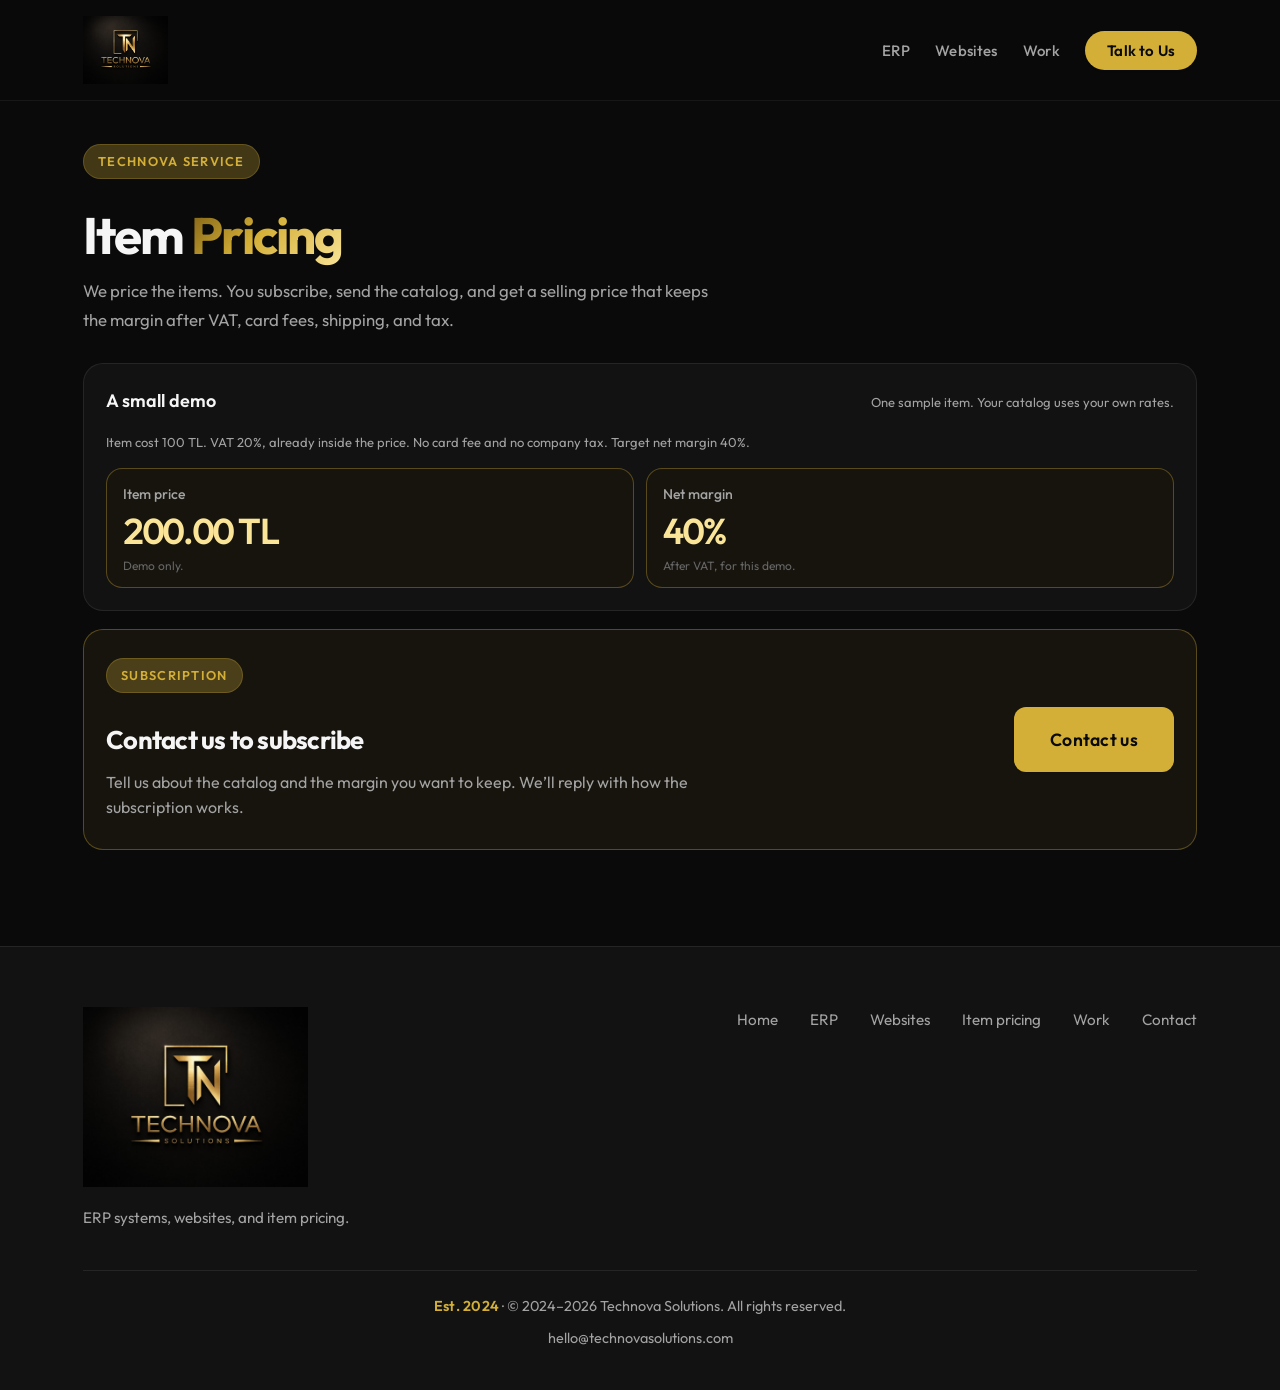
==== profit-calculator/index.html @ d05f8298 "test" ====
<!DOCTYPE html>
<html lang="en">
<head>
    <meta charset="UTF-8">
    <meta name="viewport" content="width=device-width, initial-scale=1.0">
    <meta name="description" content="Item pricing is a Technova subscription. See a short demo, then contact us to subscribe.">
    <meta name="theme-color" content="#0a0a0a">
    <link rel="canonical" href="https://technovasolutions.com/profit-calculator/">
    <link rel="icon" href="../favicon.svg" type="image/svg+xml">
    <link rel="apple-touch-icon" href="../favicon.svg">
    <title>Item Pricing | Technova Solutions</title>
    <meta property="og:type" content="website">
    <meta property="og:url" content="https://technovasolutions.com/profit-calculator/">
    <meta property="og:title" content="Item Pricing | Technova Solutions">
    <meta property="og:description" content="A Technova subscription. See a short demo, then contact us to subscribe.">
    <meta property="og:site_name" content="Technova Solutions">
    <meta name="twitter:card" content="summary">
    <meta name="twitter:title" content="Item Pricing | Technova Solutions">
    <meta name="twitter:description" content="A Technova subscription. See a short demo, then contact us to subscribe.">
    <link rel="preconnect" href="https://fonts.googleapis.com">
    <link rel="preconnect" href="https://fonts.gstatic.com" crossorigin>
    <link href="https://fonts.googleapis.com/css2?family=Outfit:wght@300;400;500;600;700;800&family=JetBrains+Mono:wght@400;500&display=swap" rel="stylesheet">
    <link rel="stylesheet" href="../styles.css">
    <link rel="stylesheet" href="styles.css">
</head>
<body>
    <a class="skip-link" href="#main-content">Skip to content</a>
    <nav class="navbar" aria-label="Primary">
        <div class="nav-container">
            <a href="../index.html" class="logo logo--nav" aria-label="Technova Solutions — home">
                <img src="../logo.png" alt="" class="logo-img" width="440" height="132" decoding="async" fetchpriority="high">
            </a>
            <ul id="site-nav" class="nav-links">
                <li><a href="../manufacturing-erp.html">ERP</a></li>
                <li><a href="../index.html#websites">Websites</a></li>
                <li><a href="../index.html#work">Work</a></li>
                <li><a href="../index.html#contact" class="nav-cta">Talk to Us</a></li>
            </ul>
            <button type="button" class="mobile-toggle" aria-label="Open menu" aria-expanded="false" aria-controls="site-nav">
                <span></span>
                <span></span>
                <span></span>
            </button>
        </div>
    </nav>

    <main id="main-content" class="calc-main">
        <div class="container calc-wrap">
            <header class="calc-intro">
                <span class="section-tag">Technova service</span>
                <h1>Item <span class="gradient-text">Pricing</span></h1>
                <p>We price the items. You subscribe, send the catalog, and get a selling price that keeps the margin after VAT, card fees, shipping, and tax.</p>
            </header>

            <section class="panel example" aria-labelledby="example-title">
                <div class="panel-head">
                    <div>
                        <h2 id="example-title">A small demo</h2>
                    </div>
                    <p>One sample item. Your catalog uses your own rates.</p>
                </div>
                <p class="footnote">Item cost 100 TL. VAT 20%, already inside the price. No card fee and no company tax. Target net margin 40%.</p>
                <div class="answer">
                    <div class="answer-cell">
                        <h3>Item price</h3>
                        <p class="figure">200.00 TL</p>
                        <p>Demo only.</p>
                    </div>
                    <div class="answer-cell">
                        <h3>Net margin</h3>
                        <p class="figure">40%</p>
                        <p>After VAT, for this demo.</p>
                    </div>
                </div>
            </section>

            <section class="service-ask" aria-labelledby="subscribe-title">
                <div>
                    <span class="section-tag">Subscription</span>
                    <h2 id="subscribe-title">Contact us to subscribe</h2>
                    <p>Tell us about the catalog and the margin you want to keep. We’ll reply with how the subscription works.</p>
                </div>
                <a class="btn btn-primary btn-large" href="../index.html#contact" data-prefill="pricing" data-offer="margin-pricing">Contact us</a>
            </section>
        </div>
    </main>

    <footer class="footer">
        <div class="container">
            <div class="footer-content">
                <div class="footer-brand">
                    <a href="../index.html" class="logo logo--footer" aria-label="Technova Solutions — home">
                        <img src="../logo.png" alt="" class="logo-img logo-img--footer" width="520" height="200" decoding="async">
                    </a>
                    <p>ERP systems, websites, and item pricing.</p>
                </div>
                <div class="footer-links">
                    <a href="../index.html">Home</a>
                    <a href="../manufacturing-erp.html">ERP</a>
                    <a href="../index.html#websites">Websites</a>
                    <a href="index.html" aria-current="page">Item pricing</a>
                    <a href="../index.html#work">Work</a>
                    <a href="../index.html#contact">Contact</a>
                </div>
            </div>
            <div class="footer-bottom">
                <p><span class="footer-est">Est. 2024</span> · © 2024–2026 Technova Solutions. All rights reserved.</p>
                <p class="footer-legal"><a href="mailto:hello@technovasolutions.com">hello@technovasolutions.com</a></p>
            </div>
        </div>
    </footer>

    <script src="../script.js"></script>
</body>
</html>
---- styles.css ----
/* ========================================
   TECHNOVA SOLUTIONS - Web Design Agency
   Fast, Secure, Fixed-Price Websites
   Brand palette — metallic gold on charcoal (logo)
   ======================================== */

/* CSS Variables */
:root {
    --color-bg: #0a0a0a;
    --color-bg-elevated: #121212;
    --color-bg-card: #181818;
    --color-bg-hover: #1f1f1f;
    
    --color-text: #f5f5f5;
    --color-text-muted: #a3a3a3;
    --color-text-dim: #666666;
    
    --color-primary: #d4af37;
    --color-primary-light: #f9e498;
    --color-primary-dark: #7a5c12;
    --color-primary-glow: rgba(212, 175, 55, 0.28);
    
    --color-accent: #c5a028;
    --color-success: #22c55e;
    --color-danger: #ef4444;
    
    --color-border: rgba(255, 255, 255, 0.08);
    --color-border-light: rgba(212, 175, 55, 0.35);
    
    /* Typography */
    --font-primary: 'Outfit', -apple-system, BlinkMacSystemFont, sans-serif;
    --font-mono: 'JetBrains Mono', 'Fira Code', monospace;
    
    /* Spacing — fluid on large displays */
    --section-padding: clamp(72px, 8vw, 120px);
    --container-max: min(1120px, calc(100vw - 48px));
    --container-pad-x: clamp(20px, 4vw, 48px);
    --radius-sm: 8px;
    --radius-md: 12px;
    --radius-lg: 16px;
    --ease-out: cubic-bezier(0.22, 1, 0.36, 1);
    
    /* Transitions */
    --transition-fast: 0.15s ease;
    --transition-base: 0.3s ease;
    --transition-slow: 0.5s ease;
    
    /* Shadows */
    --shadow-sm: 0 2px 8px rgba(0, 0, 0, 0.3);
    --shadow-md: 0 8px 32px rgba(0, 0, 0, 0.4);
    --shadow-lg: 0 16px 48px rgba(0, 0, 0, 0.5);
    --shadow-glow: 0 0 40px var(--color-primary-glow);
}

/* Reset & Base */
*, *::before, *::after {
    box-sizing: border-box;
    margin: 0;
    padding: 0;
}

html {
    scroll-behavior: smooth;
    font-size: 16px;
}

@media (prefers-reduced-motion: reduce) {
    html {
        scroll-behavior: auto;
    }
}

body {
    font-family: var(--font-primary);
    background-color: var(--color-bg);
    color: var(--color-text);
    line-height: 1.65;
    -webkit-font-smoothing: antialiased;
    -moz-osx-font-smoothing: grayscale;
    overflow-x: hidden;
    text-rendering: optimizeLegibility;
}

::selection {
    background: rgba(212, 175, 55, 0.22);
    color: var(--color-text);
}

.skip-link {
    position: absolute;
    top: -100px;
    left: 16px;
    z-index: 10000;
    padding: 12px 20px;
    background: var(--color-primary);
    color: var(--color-bg) !important;
    font-weight: 600;
    font-size: 0.9rem;
    border-radius: var(--radius-sm);
    transition: top var(--transition-fast);
}

.skip-link:focus {
    top: 16px;
    outline: none;
}

:focus-visible {
    outline: 2px solid var(--color-primary);
    outline-offset: 3px;
}

button:focus-visible {
    outline-offset: 2px;
}

a {
    color: inherit;
    text-decoration: none;
}

ul, ol {
    list-style: none;
}

/* Container */
.container {
    max-width: var(--container-max);
    margin: 0 auto;
    padding: 0 var(--container-pad-x);
}

@media (min-width: 1280px) {
    :root {
        --container-max: min(1320px, calc(100vw - 64px));
        --container-pad-x: clamp(28px, 4vw, 56px);
    }

    .section-header {
        max-width: 720px;
        margin-bottom: 68px;
    }
}

@media (min-width: 1536px) {
    :root {
        --container-max: min(1460px, calc(100vw - 88px));
        --section-padding: clamp(88px, 9vw, 140px);
    }

    html {
        font-size: 17px;
    }

    .grid-overlay {
        background-size: 96px 96px;
    }

    .orb-1 {
        width: 620px;
        height: 620px;
    }

    .orb-2 {
        width: 480px;
        height: 480px;
    }

    .section-header {
        max-width: 800px;
        margin-bottom: 76px;
    }

    .section-title {
        font-size: clamp(1.85rem, 3.2vw, 2.75rem);
    }

    .section-desc {
        font-size: 1.15rem;
    }

    .hero {
        gap: clamp(52px, 5vw, 112px);
    }

    .hero-title {
        font-size: clamp(2.65rem, 3.2vw + 1rem, 4.75rem);
    }

    .hero-subtitle {
        font-size: clamp(1.08rem, 0.9vw + 0.95rem, 1.35rem);
        max-width: min(42rem, 100%);
    }

    .services-grid {
        gap: 28px;
        grid-template-columns: repeat(auto-fit, minmax(300px, 1fr));
    }

    .features-grid,
    .pricing-grid {
        gap: 28px;
    }
}

@media (min-width: 1920px) {
    :root {
        --container-max: min(1640px, calc(100vw - 112px));
    }

    html {
        font-size: 18px;
    }

    .section-header {
        max-width: 880px;
    }

    .section-title {
        font-size: clamp(1.9rem, 2.6vw, 2.95rem);
    }

    .section-desc {
        font-size: 1.2rem;
    }

    .hero-title {
        font-size: clamp(2.85rem, 2.6vw + 1.35rem, 5.15rem);
    }

    .hero-subtitle {
        max-width: min(44rem, 100%);
    }
}

@media (min-width: 2560px) {
    :root {
        --container-max: min(1780px, calc(100vw - 128px));
    }
}

/* ========================================
   NAVIGATION
   ======================================== */
.navbar {
    position: fixed;
    top: 0;
    left: 0;
    right: 0;
    z-index: 1000;
    padding: 16px 0;
    background: rgba(10, 10, 10, 0.78);
    backdrop-filter: blur(16px) saturate(160%);
    -webkit-backdrop-filter: blur(16px) saturate(160%);
    border-bottom: 1px solid rgba(255, 255, 255, 0.06);
}

.nav-container {
    max-width: var(--container-max);
    margin: 0 auto;
    padding: 0 var(--container-pad-x);
    display: grid;
    grid-template-columns: minmax(0, min(288px, 34vw)) minmax(0, 1fr);
    align-items: center;
    column-gap: clamp(16px, 2.5vw, 28px);
    position: relative;
}

.logo {
    display: inline-flex;
    align-items: center;
    justify-content: flex-start;
    line-height: 0;
    min-width: 0;
    max-width: 100%;
}

/* Logo image — flat on the bar, no border / plate / shadow frame */
.logo--nav {
    padding: 0;
    background: transparent;
    border: none;
    border-radius: 0;
    transition: opacity var(--transition-fast);
    grid-column: 1;
    grid-row: 1;
}

.logo--nav:hover {
    opacity: 0.9;
}

.logo--nav:focus-visible {
    outline: 2px solid var(--color-primary);
    outline-offset: 3px;
}

.navbar .logo-img {
    display: block;
    height: auto;
    width: auto;
    max-height: 58px;
    max-width: 100%;
    object-fit: contain;
    object-position: left center;
}

.footer-brand .logo--footer {
    padding: 0;
    margin-bottom: 18px;
    background: transparent;
    border: none;
    box-shadow: none;
}

.footer-brand .logo--footer:hover {
    opacity: 0.9;
}

.footer-brand .logo--footer:focus-visible {
    outline: 2px solid var(--color-primary);
    outline-offset: 3px;
}

.footer-brand .logo-img--footer {
    display: block;
    height: 180px;
    width: auto;
    max-width: min(520px, 96vw);
    object-fit: contain;
    object-position: center;
}

.nav-links {
    display: flex;
    align-items: center;
    justify-content: flex-end;
    gap: clamp(14px, 2vw, 26px);
    flex-wrap: nowrap;
    grid-column: 2;
    grid-row: 1;
    justify-self: end;
    margin: 0;
    min-width: 0;
}

.nav-links a {
    font-size: 0.9375rem;
    font-weight: 500;
    letter-spacing: 0.01em;
    color: var(--color-text-muted);
    transition: color var(--transition-fast), opacity var(--transition-fast);
    white-space: nowrap;
}

.nav-links a:not(.nav-cta):hover,
.nav-links a[aria-current="page"] {
    color: var(--color-primary);
}

.nav-cta {
    padding: 10px 22px !important;
    background: var(--color-primary);
    color: var(--color-bg) !important;
    border-radius: 999px;
    font-weight: 600 !important;
    letter-spacing: 0.02em;
    transition: background var(--transition-fast), transform var(--transition-fast), box-shadow var(--transition-fast) !important;
    box-shadow: 0 1px 2px rgba(0, 0, 0, 0.12);
}

.nav-cta:hover {
    background: var(--color-primary-light) !important;
    transform: translateY(-1px);
    box-shadow: 0 4px 14px rgba(212, 175, 55, 0.2);
}

.mobile-toggle {
    display: none;
    flex-direction: column;
    justify-content: center;
    gap: 5px;
    padding: 10px;
    margin-right: -6px;
    grid-column: 2;
    grid-row: 1;
    justify-self: end;
    z-index: 1001;
    background: transparent;
    border: none;
    cursor: pointer;
    color: inherit;
    -webkit-tap-highlight-color: transparent;
}

.mobile-toggle span {
    display: block;
    width: 24px;
    height: 2px;
    background: var(--color-text);
    border-radius: 2px;
    transition: transform 0.25s ease, opacity 0.2s ease;
}

.mobile-toggle.active span:nth-child(1) {
    transform: translateY(7px) rotate(45deg);
}

.mobile-toggle.active span:nth-child(2) {
    opacity: 0;
}

.mobile-toggle.active span:nth-child(3) {
    transform: translateY(-7px) rotate(-45deg);
}

/* ========================================
   BUTTONS
   ======================================== */
.btn {
    display: inline-flex;
    align-items: center;
    justify-content: center;
    gap: 10px;
    padding: 14px 28px;
    font-size: 1rem;
    font-weight: 600;
    letter-spacing: 0.015em;
    border-radius: var(--radius-md);
    transition:
        background var(--transition-base) var(--ease-out),
        color var(--transition-base) var(--ease-out),
        border-color var(--transition-base) var(--ease-out),
        transform 0.25s var(--ease-out),
        box-shadow 0.25s var(--ease-out);
    cursor: pointer;
    border: none;
}

.btn-primary {
    background: var(--color-primary);
    color: var(--color-bg);
    box-shadow: 0 1px 2px rgba(0, 0, 0, 0.15);
}

.btn-primary:hover {
    background: var(--color-primary-light);
    color: var(--color-bg);
    transform: translateY(-1px);
    box-shadow: 0 8px 24px rgba(212, 175, 55, 0.18);
}

.btn-secondary {
    background: transparent;
    color: var(--color-text);
    border: 1px solid rgba(255, 255, 255, 0.14);
}

.btn-secondary:hover {
    background: rgba(255, 255, 255, 0.04);
    border-color: rgba(212, 175, 55, 0.45);
    color: var(--color-text);
}

.btn-large {
    padding: 18px 36px;
    font-size: 1.1rem;
}

.btn-full {
    width: 100%;
}

/* ========================================
   HERO SECTION
   ======================================== */
.hero {
    min-height: auto;
    display: grid;
    grid-template-columns: minmax(0, 1fr) minmax(0, 1fr);
    align-items: center;
    gap: clamp(40px, 5vw, 96px);
    padding: clamp(150px, 18vh, 200px) var(--container-pad-x) clamp(64px, 8vw, 100px);
    max-width: var(--container-max);
    margin: 0 auto;
    position: relative;
}

.hero-bg {
    position: fixed;
    top: 0;
    left: 0;
    right: 0;
    bottom: 0;
    z-index: -1;
    overflow: hidden;
}

.grid-overlay {
    position: absolute;
    inset: 0;
    background-image: 
        linear-gradient(rgba(212, 175, 55, 0.03) 1px, transparent 1px),
        linear-gradient(90deg, rgba(212, 175, 55, 0.03) 1px, transparent 1px);
    background-size: 80px 80px;
    mask-image: radial-gradient(ellipse 60% 60% at 50% 30%, black 40%, transparent 100%);
}

.gradient-orb {
    position: absolute;
    border-radius: 50%;
    filter: blur(120px);
}

.orb-1 {
    width: 500px;
    height: 500px;
    background: var(--color-primary);
    top: -150px;
    right: -100px;
    opacity: 0.12;
}

.orb-2 {
    width: 400px;
    height: 400px;
    background: var(--color-accent);
    bottom: 10%;
    left: -150px;
    opacity: 0.08;
}

.hero-content {
    z-index: 1;
}

.hero-badge {
    display: inline-flex;
    align-items: center;
    gap: 10px;
    padding: 8px 16px;
    background: rgba(212, 175, 55, 0.07);
    border: 1px solid rgba(212, 175, 55, 0.18);
    border-radius: 999px;
    font-size: 0.8125rem;
    font-weight: 500;
    letter-spacing: 0.02em;
    color: rgba(249, 228, 152, 0.92);
    margin-bottom: 28px;
    animation: fadeInUp 0.6s ease;
}

.badge-dot {
    width: 7px;
    height: 7px;
    background: var(--color-primary);
    border-radius: 50%;
    box-shadow: 0 0 0 3px rgba(212, 175, 55, 0.2);
    animation: pulse 2.5s ease-in-out infinite;
}

@media (prefers-reduced-motion: reduce) {
    .badge-dot {
        animation: none;
    }

    .hero-badge,
    .hero-title,
    .hero-subtitle,
    .hero-actions,
    .hero-stats {
        animation: none !important;
    }
}

@keyframes pulse {
    0%, 100% { opacity: 1; transform: scale(1); }
    50% { opacity: 0.72; transform: scale(0.94); }
}

.hero-title {
    font-size: clamp(2.5rem, 4.2vw + 0.75rem, 4.35rem);
    font-weight: 700;
    line-height: 1.08;
    letter-spacing: -0.035em;
    margin-bottom: clamp(1rem, 2vw, 1.5rem);
    animation: fadeInUp 0.6s ease 0.1s both;
}

.gradient-text {
    background: linear-gradient(135deg, var(--color-primary-dark) 0%, var(--color-primary) 45%, var(--color-primary-light) 100%);
    -webkit-background-clip: text;
    -webkit-text-fill-color: transparent;
    background-clip: text;
}

.hero-subtitle {
    font-size: clamp(1.05rem, 1.2vw + 0.85rem, 1.25rem);
    color: rgba(163, 163, 163, 0.76);
    max-width: min(38rem, 100%);
    margin-bottom: 0;
    line-height: 1.72;
    letter-spacing: 0.005em;
    animation: fadeInUp 0.6s ease 0.2s both;
}

.hero-paths {
    display: flex;
    flex-direction: column;
    gap: 12px;
    z-index: 1;
    text-align: left;
}

.hero-path {
    display: flex;
    flex-direction: column;
    gap: 4px;
    padding: 18px 20px;
    background: rgba(23, 20, 14, 0.85);
    border: 1px solid var(--color-border);
    border-radius: 16px;
    text-decoration: none;
    color: inherit;
    transition: border-color var(--transition-base) var(--ease-out);
}

.hero-path strong {
    font-size: 1.15rem;
    font-weight: 600;
}

.hero-path span {
    color: var(--color-text-muted);
    font-size: 0.95rem;
    line-height: 1.45;
}

.hero-path:hover {
    border-color: rgba(212, 175, 55, 0.55);
}

.hero-path:focus-visible {
    outline: 2px solid var(--color-primary);
    outline-offset: 3px;
}

#erp,
#websites,
#item-pricing,
#work,
#pricing,
#process,
#contact,
#services {
    scroll-margin-top: 120px;
}

.hero-actions {
    display: flex;
    gap: 16px;
    margin-bottom: 48px;
    animation: fadeInUp 0.6s ease 0.3s both;
}

.hero-stats {
    display: flex;
    gap: 48px;
    animation: fadeInUp 0.6s ease 0.4s both;
}

.stat {
    display: flex;
    flex-direction: column;
}

.stat-number {
    font-size: 1.75rem;
    font-weight: 700;
    color: var(--color-primary);
    font-family: var(--font-mono);
}

.stat-label {
    font-size: 0.85rem;
    color: var(--color-text-muted);
}

@keyframes fadeInUp {
    from {
        opacity: 0;
        transform: translateY(20px);
    }
    to {
        opacity: 1;
        transform: translateY(0);
    }
}

/* Browser Mockup */
.hero-visual {
    animation: fadeIn 1s ease 0.5s both;
    width: 100%;
    max-width: min(560px, 100%);
    justify-self: end;
}

@media (min-width: 1280px) {
    .hero-visual {
        max-width: min(620px, 100%);
    }
}

@media (min-width: 1536px) {
    .hero-visual {
        max-width: min(700px, 100%);
    }
}

@media (min-width: 1920px) {
    .hero-visual {
        max-width: min(760px, 100%);
    }
}

@media (min-width: 2560px) {
    .hero-visual {
        max-width: min(820px, 100%);
    }
}

@keyframes fadeIn {
    from { opacity: 0; }
    to { opacity: 1; }
}

.browser-mockup {
    background: var(--color-bg-card);
    border-radius: var(--radius-lg);
    border: 1px solid rgba(255, 255, 255, 0.07);
    overflow: hidden;
    box-shadow:
        0 24px 64px rgba(0, 0, 0, 0.45),
        0 0 0 1px rgba(255, 255, 255, 0.03) inset;
}

.browser-header {
    display: flex;
    align-items: center;
    gap: 16px;
    padding: 14px 18px;
    background: var(--color-bg-elevated);
    border-bottom: 1px solid var(--color-border);
}

.browser-dots {
    display: flex;
    gap: 6px;
}

.browser-dots span {
    width: 12px;
    height: 12px;
    border-radius: 50%;
    background: var(--color-bg-hover);
}

.browser-dots span:first-child { background: #ff5f57; }
.browser-dots span:nth-child(2) { background: #febc2e; }
.browser-dots span:last-child { background: #28c840; }

.browser-url {
    flex: 1;
    display: flex;
    align-items: center;
    gap: 8px;
    padding: 8px 14px;
    background: var(--color-bg);
    border-radius: 6px;
    font-size: 0.85rem;
    color: var(--color-text-muted);
}

.url-lock {
    display: flex;
    align-items: center;
    color: var(--color-success);
    flex-shrink: 0;
    opacity: 0.9;
}

.url-lock svg {
    display: block;
}

.browser-content {
    padding: 32px;
    display: flex;
    flex-direction: column;
    align-items: center;
    gap: 24px;
}

.browser-content--erp {
    align-items: stretch;
    gap: 18px;
    padding: 24px;
}

.erp-mock-header {
    display: flex;
    align-items: center;
    justify-content: space-between;
    gap: 12px;
}

.erp-mock-title {
    font-size: 0.95rem;
    font-weight: 600;
    letter-spacing: -0.01em;
}

.erp-mock-chip {
    font-size: 0.7rem;
    font-weight: 600;
    letter-spacing: 0.04em;
    text-transform: uppercase;
    color: var(--color-primary);
    border: 1px solid rgba(212, 175, 55, 0.35);
    background: rgba(212, 175, 55, 0.08);
    padding: 4px 10px;
    border-radius: 6px;
    white-space: nowrap;
}

.erp-mock-modules {
    display: flex;
    flex-direction: column;
    gap: 8px;
    margin: 0;
    padding: 0;
    list-style: none;
}

.erp-mock-modules li {
    display: flex;
    align-items: center;
    justify-content: space-between;
    padding: 10px 14px;
    background: var(--color-bg-elevated);
    border: 1px solid var(--color-border);
    border-radius: 10px;
    font-size: 0.875rem;
    color: var(--color-text-muted);
}

.erp-mock-status {
    font-family: var(--font-mono);
    font-size: 0.7rem;
    color: var(--color-success);
    letter-spacing: 0.04em;
    text-transform: uppercase;
}

.metrics-grid--erp {
    grid-template-columns: repeat(2, 1fr);
}

.metric-value.accent {
    color: var(--color-primary);
}

.speed-indicator {
    position: relative;
}

.speed-ring {
    width: 140px;
    height: 140px;
    position: relative;
}

.speed-ring svg {
    width: 100%;
    height: 100%;
}

.speed-score {
    position: absolute;
    top: 50%;
    left: 50%;
    transform: translate(-50%, -50%);
    text-align: center;
}

.score-number {
    display: block;
    font-size: 2.5rem;
    font-weight: 700;
    color: var(--color-primary);
    font-family: var(--font-mono);
    line-height: 1;
}

.score-label {
    font-size: 0.75rem;
    color: var(--color-text-muted);
    text-transform: uppercase;
    letter-spacing: 0.05em;
}

.metrics-grid {
    display: grid;
    grid-template-columns: repeat(4, 1fr);
    gap: 16px;
    width: 100%;
}

.metric {
    text-align: center;
    padding: 16px 12px;
    background: var(--color-bg-elevated);
    border-radius: 10px;
    border: 1px solid var(--color-border);
}

.metric-value {
    display: block;
    font-size: 1.25rem;
    font-weight: 700;
    font-family: var(--font-mono);
    margin-bottom: 4px;
}

.metric-value.good {
    color: var(--color-success);
}

.metric-label {
    font-size: 0.7rem;
    color: var(--color-text-muted);
    text-transform: uppercase;
    letter-spacing: 0.05em;
}

/* ========================================
   PROBLEM SECTION
   ======================================== */
.problem-section {
    padding: 80px 0;
    background: var(--color-bg-elevated);
    border-top: 1px solid var(--color-border);
    border-bottom: 1px solid var(--color-border);
}

.problem-grid {
    display: grid;
    grid-template-columns: 1fr 1fr;
    gap: 32px;
}

.problem-card {
    padding: 36px;
    border-radius: 16px;
    border: 1px solid var(--color-border);
}

.problem-card.bad {
    background: rgba(239, 68, 68, 0.05);
    border-color: rgba(239, 68, 68, 0.2);
}

.problem-card.good {
    background: rgba(34, 197, 94, 0.05);
    border-color: rgba(34, 197, 94, 0.3);
}

.problem-icon {
    font-size: 2rem;
    margin-bottom: 16px;
}

.problem-card h3 {
    font-size: 1.25rem;
    font-weight: 600;
    margin-bottom: 16px;
}

.problem-card.bad h3 {
    color: var(--color-danger);
}

.problem-card.good h3 {
    color: var(--color-success);
}

.problem-card ul {
    display: flex;
    flex-direction: column;
    gap: 10px;
}

.problem-card li {
    font-size: 0.95rem;
    color: var(--color-text-muted);
    padding-left: 20px;
    position: relative;
}

.problem-card.bad li::before {
    content: '×';
    position: absolute;
    left: 0;
    color: var(--color-danger);
    font-weight: 700;
}

.problem-card.good li::before {
    content: '✓';
    position: absolute;
    left: 0;
    color: var(--color-success);
    font-weight: 700;
}

/* ========================================
   SECTIONS COMMON
   ======================================== */
section {
    padding: var(--section-padding) 0;
}

.section-header {
    text-align: center;
    max-width: 650px;
    margin: 0 auto 60px;
}

.section-tag {
    display: inline-block;
    padding: 6px 14px;
    background: var(--color-primary-glow);
    border: 1px solid rgba(212, 175, 55, 0.25);
    border-radius: 50px;
    font-size: 0.8rem;
    font-weight: 600;
    color: var(--color-primary);
    text-transform: uppercase;
    letter-spacing: 0.1em;
    margin-bottom: 16px;
}

.section-title {
    font-size: clamp(1.75rem, 4vw, 2.45rem);
    font-weight: 700;
    margin-bottom: 16px;
    line-height: 1.22;
    letter-spacing: -0.025em;
}

.section-desc {
    font-size: 1.1rem;
    color: var(--color-text-muted);
}

/* ========================================
   SERVICES SECTION
   ======================================== */
.services {
    background: var(--color-bg);
}

.services-grid {
    display: grid;
    grid-template-columns: repeat(auto-fit, minmax(270px, 1fr));
    gap: 24px;
}

.service-card {
    display: flex;
    flex-direction: column;
    padding: 32px;
    background: var(--color-bg-card);
    border-radius: var(--radius-lg);
    border: 1px solid var(--color-border);
    transition:
        border-color var(--transition-base) var(--ease-out),
        box-shadow var(--transition-base) var(--ease-out),
        transform 0.35s var(--ease-out);
}

.service-card .btn {
    margin-top: auto;
    align-self: flex-start;
}

.service-card:hover {
    border-color: rgba(212, 175, 55, 0.35);
    transform: translateY(-2px);
    box-shadow: 0 20px 48px rgba(0, 0, 0, 0.35);
}

.service-icon {
    font-size: 2.5rem;
    margin-bottom: 20px;
}

.service-card h3 {
    font-size: 1.2rem;
    font-weight: 600;
    margin-bottom: 12px;
}

.service-card > p {
    color: var(--color-text-muted);
    font-size: 0.95rem;
    margin-bottom: 20px;
}

.service-features {
    display: flex;
    flex-direction: column;
    gap: 8px;
    margin-bottom: 28px;
}

.service-features li {
    font-size: 0.875rem;
    color: var(--color-text-muted);
    padding-left: 18px;
    position: relative;
}

.service-features li::before {
    content: '→';
    position: absolute;
    left: 0;
    color: var(--color-primary);
}

/* ========================================
   WORK / CASE STUDY
   ======================================== */
.work {
    background: var(--color-bg);
}

.work-featured {
    margin-bottom: clamp(48px, 6vw, 72px);
}

.work-kicker {
    font-size: 0.75rem;
    font-weight: 600;
    letter-spacing: 0.08em;
    text-transform: uppercase;
    color: var(--color-primary);
    margin-bottom: 10px;
}

.work-name {
    font-size: clamp(1.5rem, 2.5vw, 2rem);
    font-weight: 700;
    letter-spacing: -0.03em;
    margin-bottom: 14px;
}

.work-layout {
    display: grid;
    grid-template-columns: minmax(0, 1.05fr) minmax(0, 0.95fr);
    gap: clamp(32px, 5vw, 64px);
    align-items: center;
}

.work-lead {
    color: var(--color-text-muted);
    font-size: 1.08rem;
    line-height: 1.7;
    margin-bottom: 24px;
}

.work-modules {
    display: grid;
    grid-template-columns: 1fr 1fr;
    gap: 10px 20px;
    margin-bottom: 28px;
}

.work-modules li {
    position: relative;
    padding-left: 18px;
    font-size: 0.95rem;
    color: var(--color-text-muted);
}

.work-modules li::before {
    content: '→';
    position: absolute;
    left: 0;
    color: var(--color-primary);
}

.work-actions {
    display: flex;
    flex-wrap: wrap;
    gap: 12px;
}

.portfolio-heading {
    font-size: 1.15rem;
    font-weight: 600;
    letter-spacing: -0.02em;
    margin-bottom: 24px;
    color: var(--color-text);
}

.portfolio-grid {
    display: grid;
    grid-template-columns: repeat(3, minmax(0, 1fr));
    gap: clamp(28px, 4vw, 40px);
}

.portfolio-project {
    display: flex;
    flex-direction: column;
    gap: 18px;
    min-width: 0;
}

.portfolio-media {
    display: block;
    border-radius: var(--radius-lg);
    overflow: hidden;
    border: 1px solid var(--color-border);
    background: var(--color-bg-elevated);
    aspect-ratio: 16 / 10;
    max-height: none;
    transition: border-color var(--transition-base) var(--ease-out);
}

.portfolio-media:hover {
    border-color: rgba(212, 175, 55, 0.4);
}

.portfolio-media img {
    width: 100%;
    height: 100%;
    object-fit: cover;
    object-position: center;
    display: block;
}

.portfolio-body {
    display: flex;
    flex-direction: column;
    gap: 8px;
}

.portfolio-title {
    font-size: 1.25rem;
    font-weight: 600;
    letter-spacing: -0.02em;
}

.portfolio-desc {
    color: var(--color-text-muted);
    font-size: 0.98rem;
    line-height: 1.65;
}

.portfolio-link {
    margin-top: 6px;
    color: var(--color-primary);
    font-weight: 600;
    font-size: 0.95rem;
    text-decoration: none;
    width: fit-content;
}

.portfolio-link:hover {
    color: var(--color-primary-light);
    text-decoration: underline;
}

.app-shell {
    display: grid;
    grid-template-columns: 132px 1fr;
    min-height: 320px;
    background: var(--color-bg-card);
    border: 1px solid var(--color-border);
    border-radius: var(--radius-lg);
    overflow: hidden;
    box-shadow: 0 24px 64px rgba(0, 0, 0, 0.4);
}

.app-shell-nav {
    display: flex;
    flex-direction: column;
    gap: 6px;
    padding: 18px 12px;
    background: var(--color-bg-elevated);
    border-right: 1px solid var(--color-border);
    font-size: 0.78rem;
    color: var(--color-text-dim);
}

.app-shell-brand {
    font-weight: 700;
    color: var(--color-primary);
    font-size: 0.85rem;
    margin-bottom: 12px;
    letter-spacing: 0.02em;
}

.app-shell-nav span.is-active {
    color: var(--color-text);
    background: rgba(212, 175, 55, 0.1);
    border-radius: 6px;
    padding: 6px 8px;
}

.app-shell-nav span:not(.app-shell-brand):not(.is-active) {
    padding: 6px 8px;
}

.app-shell-main {
    padding: 18px;
    display: flex;
    flex-direction: column;
    gap: 14px;
}

.app-shell-bar {
    display: flex;
    justify-content: space-between;
    align-items: center;
    font-size: 0.9rem;
    font-weight: 600;
}

.app-shell-ai {
    font-size: 0.68rem;
    font-weight: 600;
    letter-spacing: 0.04em;
    text-transform: uppercase;
    color: var(--color-primary);
    border: 1px solid rgba(212, 175, 55, 0.35);
    padding: 4px 8px;
    border-radius: 6px;
}

.app-shell-board {
    display: flex;
    flex-direction: column;
    gap: 8px;
}

.app-shell-row {
    display: flex;
    justify-content: space-between;
    gap: 12px;
    padding: 12px 14px;
    background: var(--color-bg-elevated);
    border: 1px solid var(--color-border);
    border-radius: 10px;
    font-size: 0.82rem;
    color: var(--color-text-muted);
}

.app-shell-row.highlight {
    border-color: rgba(34, 197, 94, 0.35);
    color: var(--color-text);
}

/* ========================================
   TRUST
   ======================================== */
.trust {
    background: var(--color-bg-elevated);
}

.trust-grid {
    display: grid;
    grid-template-columns: repeat(3, 1fr);
    gap: 28px;
}

.trust-block h3 {
    font-size: 1.05rem;
    font-weight: 600;
    margin-bottom: 10px;
    color: var(--color-primary);
    letter-spacing: -0.01em;
}

.trust-block p {
    color: var(--color-text-muted);
    font-size: 0.98rem;
    line-height: 1.65;
}

/* ========================================
   OFFER TEASER + OFFER PAGE
   ======================================== */
.offer-teaser {
    background: var(--color-bg);
    border-top: 1px solid var(--color-border);
    border-bottom: 1px solid var(--color-border);
}

.offer-teaser-inner {
    display: flex;
    align-items: center;
    justify-content: space-between;
    gap: 28px;
    flex-wrap: wrap;
    padding-top: var(--section-padding);
    padding-bottom: var(--section-padding);
}

.offer-teaser-copy {
    flex: 1 1 280px;
    max-width: 40rem;
}

.offer-teaser-copy .section-title {
    text-align: left;
    margin-bottom: 12px;
}

.offer-teaser-copy .section-tag {
    display: inline-block;
    margin-bottom: 12px;
}

.offer-teaser-copy p {
    color: var(--color-text-muted);
    line-height: 1.65;
}

.offer-teaser--tool {
    border-top: 0;
}

.offer-teaser--tool .offer-teaser-inner {
    padding-top: clamp(40px, 5vw, 72px);
    padding-bottom: clamp(40px, 5vw, 72px);
}

.offer-hero {
    padding: clamp(140px, 18vh, 180px) 0 clamp(48px, 6vw, 72px);
    position: relative;
}

.offer-hero-inner {
    max-width: 720px;
}

.offer-hero-title {
    font-size: clamp(2.4rem, 4vw + 0.5rem, 3.75rem);
    font-weight: 700;
    line-height: 1.1;
    letter-spacing: -0.035em;
    margin: 16px 0 18px;
}

.offer-hero-sub {
    font-size: clamp(1.05rem, 1.2vw + 0.85rem, 1.2rem);
    color: rgba(163, 163, 163, 0.85);
    line-height: 1.7;
    margin-bottom: 28px;
    max-width: 38rem;
}

.offer-section {
    padding: var(--section-padding) 0;
}

.offer-section--alt {
    background: var(--color-bg-elevated);
}

.offer-scope {
    display: flex;
    flex-direction: column;
    gap: 18px;
    max-width: 720px;
    margin: 0 auto;
}

.offer-scope li {
    display: grid;
    gap: 4px;
    padding: 18px 0;
    border-bottom: 1px solid var(--color-border);
}

.offer-scope li:last-child {
    border-bottom: none;
}

.offer-scope strong {
    font-size: 1.05rem;
    font-weight: 600;
}

.offer-scope span {
    color: var(--color-text-muted);
    font-size: 0.98rem;
    line-height: 1.6;
}

.offer-timeline {
    display: flex;
    flex-direction: column;
    gap: 22px;
    max-width: 720px;
    margin: 0 auto;
    list-style: none;
}

.offer-timeline li {
    display: grid;
    grid-template-columns: 44px 1fr;
    gap: 16px;
    align-items: start;
}

.offer-timeline-step {
    width: 44px;
    height: 44px;
    display: flex;
    align-items: center;
    justify-content: center;
    border-radius: 10px;
    background: rgba(212, 175, 55, 0.12);
    border: 1px solid rgba(212, 175, 55, 0.3);
    color: var(--color-primary);
    font-family: var(--font-mono);
    font-weight: 700;
}

.offer-timeline h3 {
    font-size: 1.05rem;
    margin-bottom: 6px;
}

.offer-timeline p {
    color: var(--color-text-muted);
    font-size: 0.95rem;
    line-height: 1.6;
}

.offer-cta-row {
    display: flex;
    flex-wrap: wrap;
    gap: 14px;
    justify-content: center;
    margin-top: 40px;
}

.cta-actions--split {
    display: flex;
    flex-wrap: wrap;
    gap: 14px;
    justify-content: center;
}

.btn-on-gold {
    background: transparent !important;
    color: #fff !important;
    border: 1px solid rgba(255, 255, 255, 0.55) !important;
}

.btn-on-gold:hover {
    background: rgba(255, 255, 255, 0.12) !important;
}

/* ========================================
   WHY US SECTION
   ======================================== */
.why-us {
    background: var(--color-bg-elevated);
}

.features-grid {
    display: grid;
    grid-template-columns: repeat(3, 1fr);
    gap: 24px;
}

.feature-card {
    padding: 32px;
    background: var(--color-bg-card);
    border-radius: var(--radius-lg);
    border: 1px solid var(--color-border);
    transition:
        border-color var(--transition-base) var(--ease-out),
        box-shadow var(--transition-base) var(--ease-out),
        transform 0.35s var(--ease-out);
}

.feature-card:hover {
    border-color: rgba(212, 175, 55, 0.3);
    transform: translateY(-2px);
    box-shadow: 0 18px 44px rgba(0, 0, 0, 0.32);
}

.feature-card.featured {
    background: linear-gradient(135deg, rgba(212, 175, 55, 0.1) 0%, var(--color-bg-card) 100%);
    border-color: var(--color-border-light);
}

.feature-number {
    font-size: 0.85rem;
    font-weight: 700;
    color: var(--color-primary);
    font-family: var(--font-mono);
    margin-bottom: 16px;
}

.feature-card h3 {
    font-size: 1.15rem;
    font-weight: 600;
    margin-bottom: 12px;
}

.feature-card p {
    font-size: 0.95rem;
    color: var(--color-text-muted);
    line-height: 1.6;
}

/* ========================================
   PRICING SECTION
   ======================================== */
.pricing {
    background: var(--color-bg);
}

.pricing-custom {
    display: flex;
    align-items: center;
    justify-content: space-between;
    gap: 28px;
    flex-wrap: wrap;
    margin: 0 auto 40px;
    padding: 28px 32px;
    background: linear-gradient(135deg, rgba(212, 175, 55, 0.1) 0%, var(--color-bg-card) 55%);
    border: 1px solid rgba(212, 175, 55, 0.32);
    border-radius: var(--radius-lg);
}

.pricing-custom-copy {
    flex: 1 1 280px;
    min-width: 0;
}

.pricing-custom-copy h3 {
    font-size: 1.2rem;
    font-weight: 600;
    margin-bottom: 8px;
    letter-spacing: -0.02em;
}

.pricing-custom-copy p {
    color: var(--color-text-muted);
    font-size: 0.98rem;
    line-height: 1.65;
    max-width: 46rem;
}

.pricing-grid {
    display: grid;
    grid-template-columns: repeat(3, 1fr);
    gap: 24px;
    align-items: start;
}

.pricing-card {
    padding: 36px;
    background: var(--color-bg-card);
    border-radius: 20px;
    border: 1px solid var(--color-border);
    position: relative;
    transition:
        border-color var(--transition-base) var(--ease-out),
        box-shadow var(--transition-base) var(--ease-out),
        transform 0.35s var(--ease-out);
}

.pricing-card:hover {
    border-color: rgba(212, 175, 55, 0.38);
    box-shadow: 0 22px 56px rgba(0, 0, 0, 0.32);
}

.pricing-card.popular {
    background: linear-gradient(180deg, rgba(212, 175, 55, 0.08) 0%, var(--color-bg-card) 50%);
    border-color: var(--color-primary);
    transform: scale(1.02);
}

.popular-badge {
    position: absolute;
    top: -12px;
    left: 50%;
    transform: translateX(-50%);
    padding: 6px 16px;
    background: var(--color-primary);
    color: var(--color-bg);
    font-size: 0.75rem;
    font-weight: 700;
    text-transform: uppercase;
    letter-spacing: 0.05em;
    border-radius: 50px;
}

.pricing-header {
    text-align: center;
    margin-bottom: 28px;
    padding-bottom: 28px;
    border-bottom: 1px solid var(--color-border);
}

.pricing-header h3 {
    font-size: 1.25rem;
    font-weight: 600;
    margin-bottom: 16px;
}

.price {
    display: flex;
    align-items: flex-start;
    justify-content: center;
    gap: 4px;
    margin-bottom: 8px;
}

.currency {
    font-size: 1.5rem;
    font-weight: 600;
    color: var(--color-text-muted);
    margin-top: 8px;
}

.amount {
    font-size: 3.5rem;
    font-weight: 800;
    font-family: var(--font-mono);
    line-height: 1;
    color: var(--color-primary);
}

.price-desc {
    font-size: 0.9rem;
    color: var(--color-text-muted);
}

.pricing-features {
    display: flex;
    flex-direction: column;
    gap: 14px;
    margin-bottom: 28px;
}

.pricing-features li {
    display: flex;
    align-items: center;
    gap: 12px;
    font-size: 0.95rem;
}

.pricing-features .check {
    color: var(--color-success);
    font-weight: 700;
}

.pricing-note {
    text-align: center;
    margin-top: 40px;
    font-size: 0.95rem;
    color: var(--color-text-muted);
}

.pricing-note a {
    color: var(--color-primary);
    font-weight: 600;
}

.pricing-note a:hover {
    text-decoration: underline;
}

/* ========================================
   PROCESS SECTION
   ======================================== */
.process {
    background: var(--color-bg-elevated);
}

.process-timeline {
    display: grid;
    grid-template-columns: repeat(4, 1fr);
    gap: 24px;
}

.process-step {
    text-align: center;
    position: relative;
}

.process-step::after {
    content: '';
    position: absolute;
    top: 32px;
    right: -12px;
    width: calc(100% - 64px);
    height: 2px;
    background: linear-gradient(90deg, var(--color-primary), var(--color-border));
    transform: translateX(100%);
}

.process-step:last-child::after {
    display: none;
}

.step-number {
    width: 64px;
    height: 64px;
    display: flex;
    align-items: center;
    justify-content: center;
    background: var(--color-primary);
    color: var(--color-bg);
    font-size: 1.5rem;
    font-weight: 700;
    border-radius: 50%;
    margin: 0 auto 20px;
}

.step-content h3 {
    font-size: 1.1rem;
    font-weight: 600;
    margin-bottom: 10px;
}

.step-content p {
    font-size: 0.9rem;
    color: var(--color-text-muted);
    margin-bottom: 12px;
}

.step-time {
    font-size: 0.8rem;
    font-weight: 600;
    color: var(--color-primary);
    font-family: var(--font-mono);
}

/* ========================================
   TECH STACK SECTION
   ======================================== */
.tech-stack {
    background: var(--color-bg);
    padding: 60px 0;
    border-top: 1px solid var(--color-border);
}

.tech-grid {
    display: flex;
    justify-content: center;
    flex-wrap: wrap;
    gap: 16px;
}

.tech-item {
    display: flex;
    align-items: center;
    gap: 10px;
    padding: 14px 24px;
    background: var(--color-bg-card);
    border: 1px solid var(--color-border);
    border-radius: 50px;
    font-size: 0.9rem;
    font-weight: 500;
}

.tech-icon {
    font-size: 1.25rem;
}

/* ========================================
   CTA SECTION
   ======================================== */
.cta {
    background: linear-gradient(135deg, var(--color-primary-dark) 0%, var(--color-primary) 100%);
    position: relative;
    overflow: hidden;
    padding: 80px 0;
}

.cta::before {
    content: '';
    position: absolute;
    inset: 0;
    background: 
        radial-gradient(circle at 20% 80%, rgba(255, 255, 255, 0.1) 0%, transparent 50%),
        radial-gradient(circle at 80% 20%, rgba(255, 255, 255, 0.1) 0%, transparent 50%);
}

.cta-content {
    text-align: center;
    position: relative;
    z-index: 1;
}

.cta-content h2 {
    font-size: clamp(1.5rem, 3vw, 2.25rem);
    font-weight: 700;
    color: #fff;
    margin-bottom: 12px;
}

.cta-content p {
    font-size: 1.1rem;
    color: rgba(255, 255, 255, 0.9);
    margin-bottom: 28px;
}

.cta .btn-primary {
    background: #fff;
    color: var(--color-primary);
}

.cta .btn-primary:hover {
    background: rgba(255, 255, 255, 0.9);
}

/* ========================================
   CONTACT SECTION
   ======================================== */
.contact {
    background: var(--color-bg);
}

.contact-grid {
    display: grid;
    grid-template-columns: 1fr 1.2fr;
    gap: 60px;
    align-items: start;
}

.contact-info .section-tag {
    margin-bottom: 16px;
}

.contact-info .section-title {
    text-align: left;
    margin-bottom: 16px;
}

.contact-info > p {
    color: var(--color-text-muted);
    margin-bottom: 32px;
}

.contact-details {
    display: flex;
    flex-direction: column;
    gap: 20px;
    margin-bottom: 32px;
}

.contact-item {
    display: flex;
    align-items: flex-start;
    gap: 16px;
}

.ci-icon {
    font-size: 1.25rem;
    width: 44px;
    height: 44px;
    display: flex;
    align-items: center;
    justify-content: center;
    background: var(--color-bg-card);
    border-radius: 10px;
    flex-shrink: 0;
}

.ci-text {
    display: flex;
    flex-direction: column;
    gap: 2px;
}

.ci-text strong {
    font-weight: 600;
    font-size: 0.95rem;
}

.ci-text span {
    font-size: 0.9rem;
    color: var(--color-text-muted);
}

a.contact-email {
    color: var(--color-primary);
    text-decoration: none;
    transition: var(--transition-fast);
}

a.contact-email:hover {
    color: var(--color-primary-light);
    text-decoration: underline;
}

.guarantee-box {
    display: flex;
    align-items: flex-start;
    gap: 16px;
    padding: 20px;
    background: rgba(34, 197, 94, 0.08);
    border: 1px solid rgba(34, 197, 94, 0.25);
    border-radius: 12px;
}

.guarantee-icon {
    font-size: 1.5rem;
}

.guarantee-text strong {
    display: block;
    font-weight: 600;
    margin-bottom: 4px;
    color: var(--color-success);
}

.guarantee-text p {
    font-size: 0.9rem;
    color: var(--color-text-muted);
}

.contact-form-wrapper {
    position: relative;
    background: var(--color-bg-card);
    border-radius: 20px;
    border: 1px solid var(--color-border);
    padding: 36px;
}

.contact-form {
    display: flex;
    flex-direction: column;
    gap: 20px;
}

.contact-honeypot {
    position: absolute;
    width: 1px;
    height: 1px;
    padding: 0;
    margin: -1px;
    overflow: hidden;
    clip: rect(0, 0, 0, 0);
    white-space: nowrap;
    border: 0;
}

.form-row {
    display: grid;
    grid-template-columns: 1fr 1fr;
    gap: 20px;
}

.form-group {
    display: flex;
    flex-direction: column;
    gap: 8px;
}

.form-group label {
    font-size: 0.9rem;
    font-weight: 500;
}

.form-group input,
.form-group select,
.form-group textarea {
    padding: 14px 16px;
    background: var(--color-bg-elevated);
    border: 1px solid var(--color-border);
    border-radius: 10px;
    color: var(--color-text);
    font-size: 1rem;
    transition: var(--transition-fast);
}

.form-group input::placeholder,
.form-group textarea::placeholder {
    color: var(--color-text-dim);
}

.form-group input:focus,
.form-group select:focus,
.form-group textarea:focus {
    outline: none;
    border-color: rgba(212, 175, 55, 0.55);
    box-shadow: 0 0 0 3px rgba(212, 175, 55, 0.12);
}

.form-group select {
    cursor: pointer;
}

.form-group textarea {
    resize: vertical;
    min-height: 100px;
}

/* ========================================
   FOOTER
   ======================================== */
.footer {
    background: var(--color-bg-elevated);
    padding: 60px 0 40px;
    border-top: 1px solid var(--color-border);
}

.footer-content {
    display: flex;
    justify-content: space-between;
    align-items: flex-start;
    margin-bottom: 40px;
}

.footer-brand > p {
    color: var(--color-text-muted);
    font-size: 0.95rem;
    max-width: 320px;
}

.footer-links {
    display: flex;
    flex-wrap: wrap;
    justify-content: flex-end;
    gap: 16px 32px;
}

.footer-links a {
    font-size: 0.95rem;
    color: var(--color-text-muted);
    transition: var(--transition-fast);
}

.footer-links a:hover {
    color: var(--color-primary);
}

.footer-bottom {
    padding-top: 24px;
    border-top: 1px solid var(--color-border);
    text-align: center;
}

.footer-bottom p {
    font-size: 0.9rem;
    color: var(--color-text-muted);
}

.footer-legal {
    margin-top: 8px;
}

.footer-legal a {
    color: var(--color-text-muted);
    text-decoration: none;
    transition: var(--transition-fast);
}

.footer-legal a:hover {
    color: var(--color-primary);
}

.footer-est {
    color: var(--color-primary);
    font-weight: 600;
    letter-spacing: 0.02em;
}

/* ========================================
   RESPONSIVE STYLES
   ======================================== */
@media (max-width: 1024px) {
    :root {
        --section-padding: clamp(64px, 10vw, 80px);
    }
    
    .hero {
        grid-template-columns: 1fr;
        text-align: center;
        padding-top: clamp(135px, 17vh, 175px);
        gap: clamp(32px, 6vw, 48px);
    }

    .hero-visual {
        justify-self: center;
        max-width: min(520px, 92vw);
    }
    
    .hero-content {
        max-width: min(600px, 100%);
        margin: 0 auto;
    }
    
    .hero-subtitle {
        margin-left: auto;
        margin-right: auto;
    }
    
    .hero-actions {
        justify-content: center;
    }
    
    .hero-stats {
        justify-content: center;
    }
    
    .problem-grid {
        grid-template-columns: 1fr;
    }

    .work-layout {
        grid-template-columns: 1fr;
    }

    .work-copy {
        text-align: center;
    }

    .work-modules {
        text-align: left;
        max-width: 420px;
        margin-left: auto;
        margin-right: auto;
    }

    .work-actions {
        justify-content: center;
    }

    .portfolio-grid {
        grid-template-columns: 1fr 1fr;
    }

    .trust-grid {
        grid-template-columns: 1fr;
    }

    .offer-teaser-inner {
        flex-direction: column;
        align-items: flex-start;
    }

    .features-grid {
        grid-template-columns: repeat(2, 1fr);
    }
    
    .pricing-grid {
        grid-template-columns: 1fr;
        max-width: 400px;
        margin: 0 auto;
    }

    .pricing-custom {
        flex-direction: column;
        align-items: flex-start;
        padding: 24px;
    }

    .pricing-custom .btn {
        width: 100%;
        justify-content: center;
    }
    
    .pricing-card.popular {
        transform: none;
    }
    
    .process-timeline {
        grid-template-columns: repeat(2, 1fr);
    }
    
    .process-step::after {
        display: none;
    }
    
    .contact-grid {
        grid-template-columns: 1fr;
    }
    
    .contact-info {
        text-align: center;
    }
    
    .contact-info .section-title {
        text-align: center;
    }
    
    .contact-details {
        align-items: center;
    }
    
    .footer-content {
        flex-direction: column;
        align-items: center;
        text-align: center;
        gap: 32px;
    }
    
    .footer-brand > p {
        margin: 0 auto;
    }

    .footer-brand .logo--footer {
        align-self: center;
    }
}

@media (max-width: 1180px) and (min-width: 769px) {
    .nav-container {
        grid-template-columns: auto minmax(0, 1fr);
        column-gap: 12px;
    }

    .navbar .logo-img {
        max-height: 46px;
    }

    .nav-links {
        gap: 8px 10px;
    }

    .nav-links a {
        font-size: 0.8125rem;
    }

    .nav-cta {
        padding: 8px 12px !important;
    }
}

@media (min-width: 1200px) {
    .navbar .logo-img {
        max-height: 68px;
    }

    .nav-container {
        grid-template-columns: minmax(0, min(340px, 28vw)) minmax(0, 1fr);
    }

    .hero {
        grid-template-columns: minmax(0, 1.08fr) minmax(0, 0.92fr);
    }
}

@media (min-width: 1536px) {
    .navbar .logo-img {
        max-height: 72px;
    }

    .nav-container {
        grid-template-columns: minmax(0, min(360px, 26vw)) minmax(0, 1fr);
    }
}

@media (max-width: 768px) {
    .portfolio-grid {
        grid-template-columns: 1fr;
        max-width: 560px;
        margin: 0 auto;
    }

    .portfolio-body {
        text-align: center;
        align-items: center;
    }

    body.nav-open {
        overflow: hidden;
        touch-action: none;
    }

    .nav-container {
        display: flex;
        justify-content: space-between;
        align-items: center;
        gap: 12px;
    }

    .logo {
        max-width: calc(100vw - 92px);
        flex: 0 1 auto;
    }

    /* Keep brand + menu control above the dropdown layer */
    .logo--nav {
        position: relative;
        z-index: 1002;
        grid-column: unset;
        grid-row: unset;
    }

    .nav-links {
        display: flex;
        flex-direction: column;
        align-items: stretch;
        gap: 4px;
        position: fixed;
        top: 0;
        left: 0;
        right: 0;
        width: 100%;
        margin: 0;
        grid-column: unset;
        grid-row: unset;
        justify-self: unset;
        padding: 0 20px;
        padding-top: calc(env(safe-area-inset-top, 0px) + 118px);
        padding-bottom: 24px;
        background: rgba(10, 10, 10, 0.98);
        backdrop-filter: blur(20px);
        -webkit-backdrop-filter: blur(20px);
        border-bottom: 1px solid rgba(255, 255, 255, 0.08);
        box-shadow: 0 24px 48px rgba(0, 0, 0, 0.55);
        z-index: 999;
        max-height: 0;
        overflow: hidden;
        opacity: 0;
        visibility: hidden;
        pointer-events: none;
        transition:
            max-height 0.38s cubic-bezier(0.22, 1, 0.36, 1),
            opacity 0.22s ease,
            visibility 0.22s ease;
    }

    .nav-links.active {
        max-height: min(85vh, 640px);
        opacity: 1;
        visibility: visible;
        pointer-events: auto;
        overflow-y: auto;
        -webkit-overflow-scrolling: touch;
    }

    .nav-links li {
        width: 100%;
        flex-shrink: 0;
    }

    .nav-links a {
        display: block;
        padding: 14px 12px;
        border-radius: var(--radius-sm);
    }

    .nav-links a:not(.nav-cta):active {
        background: rgba(255, 255, 255, 0.06);
    }

    .nav-links .nav-cta {
        display: block;
        text-align: center;
        width: 100%;
        padding: 14px 20px !important;
        margin-top: 12px;
    }
    
    .navbar {
        padding: 16px 0;
        z-index: 1000;
    }
    
    .navbar .logo-img {
        max-height: 54px;
    }

    .footer-brand .logo-img--footer {
        height: 148px;
        max-width: min(460px, 94vw);
    }
    
    .mobile-toggle {
        display: flex;
        position: relative;
        grid-column: unset;
        grid-row: unset;
        justify-self: unset;
    }
    
    .work-modules {
        grid-template-columns: 1fr;
    }

    .app-shell {
        grid-template-columns: 1fr;
        min-height: 0;
    }

    .app-shell-nav {
        flex-direction: row;
        flex-wrap: wrap;
        border-right: none;
        border-bottom: 1px solid var(--color-border);
    }

    .hero-stats {
        flex-wrap: wrap;
        gap: 24px;
    }
    
    .metrics-grid {
        grid-template-columns: repeat(2, 1fr);
    }
    
    .features-grid {
        grid-template-columns: 1fr;
    }
    
    .process-timeline {
        grid-template-columns: 1fr;
    }
    
    .form-row {
        grid-template-columns: 1fr;
    }
    
    .footer-links {
        flex-wrap: wrap;
        justify-content: center;
    }
}

@media (max-width: 480px) {
    :root {
        --section-padding: 60px;
    }
    
    .navbar .logo-img {
        max-height: 48px;
    }

    .hero-actions {
        flex-direction: column;
    }
    
    .btn {
        width: 100%;
    }
    
    .contact-form-wrapper {
        padding: 24px;
    }
}
---- profit-calculator/styles.css ----
.calc-main {
  padding: clamp(120px, 16vh, 156px) 0 clamp(64px, 8vw, 96px);
}

.calc-intro {
  max-width: 40rem;
  margin-bottom: 28px;
}

.calc-intro h1 {
  font-size: clamp(2.4rem, 4vw, 3.5rem);
  font-weight: 700;
  letter-spacing: -0.035em;
  line-height: 1.1;
  margin: 12px 0 14px;
}

.calc-intro p {
  color: var(--color-text-muted);
  font-size: 1.05rem;
  line-height: 1.7;
}

.calc-wrap {
  --loss: #ff8b78;
  --faint: var(--color-text-dim);
}

.calc-wrap [hidden] {
  display: none !important;
}

.calc-wrap button,
.calc-wrap input,
.calc-wrap select,
.calc-wrap textarea {
  font: inherit;
  color: inherit;
}

.calc-wrap button {
  cursor: pointer;
}

.calc-wrap h2,
.calc-wrap h3,
.calc-wrap p {
  margin: 0;
}

#package-entry,
#results,
#target,
#savedSection {
  scroll-margin-top: 110px;
}

.target,
.service-ask {
  margin-top: 18px;
}

.target {
  padding: 22px;
}

.target-layout {
  display: grid;
  grid-template-columns: minmax(180px, 0.7fr) minmax(220px, 1.1fr) minmax(220px, 0.9fr);
  gap: 12px;
  align-items: stretch;
}

.target-side {
  display: grid;
  gap: 12px;
}

.target-note {
  margin-top: 14px;
  color: var(--color-text-muted);
  font-size: 13px;
  line-height: 1.45;
}

.service-ask {
  display: flex;
  align-items: center;
  justify-content: space-between;
  gap: 24px;
  flex-wrap: wrap;
  padding: 28px 22px;
  background: #17140e;
  border: 1px solid rgba(212, 175, 55, 0.35);
  border-radius: 20px;
}

.service-ask h2 {
  margin: 10px 0 8px;
  font-size: clamp(1.4rem, 2vw, 1.8rem);
  letter-spacing: -0.03em;
}

.service-ask p {
  max-width: 40rem;
  color: var(--color-text-muted);
  line-height: 1.6;
}

.panel,
.screen {
  background: var(--color-bg-elevated);
  border: 1px solid var(--color-border);
  border-radius: 20px;
}

.settings,
.example,
#pricingRequest {
  padding: 22px;
  margin-bottom: 18px;
}

.example .answer {
  margin-top: 16px;
  margin-bottom: 0;
}

.panel-head,
.screen-head {
  display: flex;
  justify-content: space-between;
  align-items: baseline;
  gap: 16px;
  margin-bottom: 18px;
}

.panel-head h2,
.screen-head h2 {
  font-size: 1.125rem;
  font-weight: 600;
}

.panel-head p,
.screen-head p,
.footnote,
.result p,
.summary,
.shipping-note,
.shipping-cover,
.metric .caption,
.form-status {
  color: var(--color-text-muted);
  font-size: 13px;
  line-height: 1.45;
}

.panel-head > div,
.screen-head > div {
  display: flex;
  align-items: baseline;
  gap: 10px;
}

.index {
  color: var(--faint);
  font-size: 13px;
  font-weight: 600;
  font-variant-numeric: tabular-nums;
}

.settings-grid,
.cost-grid {
  display: grid;
  grid-template-columns: repeat(4, minmax(0, 1fr));
  gap: 12px;
}

.cost-grid {
  grid-template-columns: repeat(2, minmax(0, 1fr));
  margin-top: 12px;
}

.field {
  display: flex;
  flex-direction: column;
  gap: 8px;
  min-width: 0;
}

.field > span:first-child,
.choice legend {
  color: var(--color-text-muted);
  font-size: 13px;
}

.control {
  display: flex;
  align-items: center;
  justify-content: flex-end;
  gap: 8px;
  min-height: 48px;
  padding: 0 12px;
  background: var(--color-bg-card);
  border: 1px solid var(--color-border);
  border-radius: 12px;
}

.control:focus-within,
.field.stack > input:focus,
.field.stack > select:focus,
.field.stack > textarea:focus {
  border-color: var(--color-primary);
  outline: none;
}

.field.stack > input,
.field.stack > select,
.field.stack > textarea {
  width: 100%;
  min-height: 48px;
  padding: 0 12px;
  background: var(--color-bg-card);
  border: 1px solid var(--color-border);
  border-radius: 12px;
}

.field.stack > textarea {
  min-height: 96px;
  padding: 12px;
  resize: vertical;
}

.request-note {
  margin-top: 12px;
}

.calc-wrap input {
  width: 100%;
  padding: 0;
  background: transparent;
  border: 0;
  outline: none;
  font-variant-numeric: tabular-nums;
}

.control input {
  width: 8rem;
  flex: 0 1 auto;
  text-align: right;
}

.suffix {
  color: var(--faint);
  font-size: 13px;
}

.field[data-active="true"] .control {
  border-color: rgba(212, 175, 55, 0.7);
}

.footnote {
  margin-top: 14px;
}

.workspace {
  display: grid;
  grid-template-columns: minmax(320px, 0.92fr) minmax(0, 1.15fr);
  gap: 18px;
  align-items: start;
}

.entry,
.screen,
.saved {
  padding: 22px;
}

.choice {
  width: 100%;
  min-width: 0;
  margin: 14px 0 0;
  padding: 0;
  border: 0;
  display: grid;
  grid-template-columns: 1fr 1fr;
  gap: 8px;
}

.choice legend {
  grid-column: 1 / -1;
  padding: 0;
}

.choice label {
  position: relative;
  display: flex;
  align-items: center;
  justify-content: center;
  min-height: 44px;
  padding: 8px 12px;
  background: var(--color-bg-card);
  border: 1px solid var(--color-border);
  border-radius: 12px;
  color: var(--color-text-muted);
  cursor: pointer;
  text-align: center;
}

.choice input {
  position: absolute;
  width: 1px;
  height: 1px;
  padding: 0;
  margin: -1px;
  overflow: hidden;
  clip: rect(0, 0, 0, 0);
  white-space: nowrap;
  border: 0;
}

.choice label:has(input:checked) {
  border-color: rgba(212, 175, 55, 0.7);
  color: var(--color-text);
  background: rgba(212, 175, 55, 0.08);
}

.choice label:has(input:focus-visible) {
  border-color: var(--color-primary);
}

.wide {
  grid-column: 1 / -1;
}

.shipping-note,
.shipping-cover {
  margin-top: 12px;
  padding: 12px 14px;
  border-radius: 12px;
  border: 1px solid rgba(212, 175, 55, 0.35);
  background: rgba(212, 175, 55, 0.08);
  color: var(--color-text);
}

.actions {
  display: flex;
  flex-wrap: wrap;
  gap: 10px;
  margin-top: 18px;
}

.actions button {
  min-height: 46px;
  padding: 0 16px;
  border-radius: 12px;
}

.actions .primary {
  background: var(--color-primary);
  color: #0a0a0a;
  border: 1px solid transparent;
  font-weight: 600;
}

.actions .primary:hover {
  background: var(--color-primary-light);
}

.actions .quiet {
  background: transparent;
  color: var(--color-text);
  border: 1px solid rgba(212, 175, 55, 0.35);
  font-weight: 500;
}

.actions .quiet:hover {
  color: var(--color-primary-light);
  border-color: var(--color-primary);
}

.form-status {
  min-height: 0;
  margin-top: 10px;
  color: var(--color-text);
}

.form-status:empty {
  display: none;
}

.form-status.is-saved {
  color: var(--color-primary-light);
}

.screen.is-waiting .figure,
.target.is-waiting .figure {
  color: var(--color-text-dim);
}

.answer {
  display: grid;
  grid-template-columns: 1fr 1fr;
  gap: 12px;
  margin-bottom: 12px;
}

.answer-cell {
  padding: 14px 16px 12px;
  border: 1px solid rgba(212, 175, 55, 0.35);
  border-radius: 16px;
  background: #17140e;
}

.answer-cell h3,
.metric h3,
.result h3 {
  font-size: 14px;
  font-weight: 500;
  color: var(--color-text-muted);
}

.answer-cell .figure {
  margin: 4px 0;
  color: var(--color-primary-light);
  font-size: clamp(1.8rem, 3vw, 2.25rem);
}

.answer-cell p:last-child {
  color: var(--faint);
  font-size: 12px;
}

.metric-grid {
  display: grid;
  grid-template-columns: 1fr 1fr;
  gap: 12px;
}

.metric {
  min-height: 132px;
  padding: 16px;
  background: var(--color-bg-card);
  border: 1px solid var(--color-border);
  border-radius: 16px;
  display: flex;
  flex-direction: column;
  align-items: flex-start;
}

.figure {
  margin-top: auto;
  font-size: clamp(1.5rem, 2.4vw, 2rem);
  font-weight: 600;
  letter-spacing: -0.03em;
  font-variant-numeric: tabular-nums;
  line-height: 1.15;
}

.metric .caption {
  margin-top: 6px;
}

.result-list {
  margin-top: 4px;
}

.result {
  display: flex;
  justify-content: space-between;
  align-items: center;
  gap: 16px;
  padding: 14px 2px;
  border-top: 1px solid var(--color-border);
}

.result > div {
  min-width: 0;
}

.result .figure {
  margin-top: 0;
  font-size: 1.375rem;
  white-space: nowrap;
}

.answer-cell.loss,
.result.loss {
  border-color: rgba(255, 139, 120, 0.5);
}

.answer-cell.loss .figure,
.result.loss .figure,
.saved-row b.loss {
  color: var(--loss);
}

.summary {
  margin-top: 8px;
  padding-top: 14px;
  border-top: 1px solid var(--color-border);
}

.summary.loss {
  color: var(--loss);
}

.saved {
  margin-top: 18px;
}

.saved-list {
  display: grid;
  gap: 8px;
}

.saved-row {
  display: grid;
  grid-template-columns: minmax(0, 1.5fr) repeat(3, minmax(88px, 0.7fr)) auto;
  gap: 12px;
  align-items: center;
  width: 100%;
  padding: 12px;
  background: var(--color-bg-card);
  border: 1px solid var(--color-border);
  border-radius: 14px;
  text-align: left;
}

.saved-row.is-open {
  border-color: rgba(212, 175, 55, 0.7);
}

.saved-row strong {
  font-weight: 600;
}

.saved-row span {
  display: flex;
  flex-direction: column;
  gap: 2px;
  color: var(--color-text-muted);
  font-variant-numeric: tabular-nums;
}

.saved-row small {
  color: var(--faint);
  font-size: 11px;
}

.saved-row b {
  color: var(--color-text);
  font-weight: 600;
}

.saved-row .open {
  padding: 0;
  background: transparent;
  border: 0;
  color: var(--color-text);
  text-align: left;
}

.saved-row .open strong {
  display: block;
  overflow-wrap: anywhere;
}

.saved-row button.danger {
  min-height: 44px;
  padding: 8px 10px;
  background: transparent;
  border: 0;
  color: var(--color-text-muted);
}

.saved-row button.danger:hover,
.saved-row .open:hover {
  color: var(--color-primary-light);
}

@media (min-width: 981px) {
  .screen {
    position: sticky;
    top: 108px;
  }
}

@media (max-width: 980px) {
  .panel-head,
  .screen-head {
    flex-direction: column;
    align-items: flex-start;
  }

  .workspace {
    grid-template-columns: 1fr;
  }

  .settings-grid,
  .target-layout {
    grid-template-columns: 1fr 1fr;
  }

  .target-side {
    grid-column: 1 / -1;
    grid-template-columns: 1fr 1fr;
  }
}

@media (max-width: 640px) {
  .cost-grid {
    grid-template-columns: 1fr;
  }

  .metric-grid,
  .answer,
  .saved-row {
    grid-template-columns: 1fr 1fr;
  }

  .settings-grid,
  .target-layout,
  .target-side {
    grid-template-columns: 1fr;
  }

  .saved-row .name-cell {
    grid-column: 1 / -1;
  }

  .figure {
    font-size: 1.6rem;
  }
}

@media (max-width: 420px) {
  .answer {
    grid-template-columns: 1fr;
  }
}
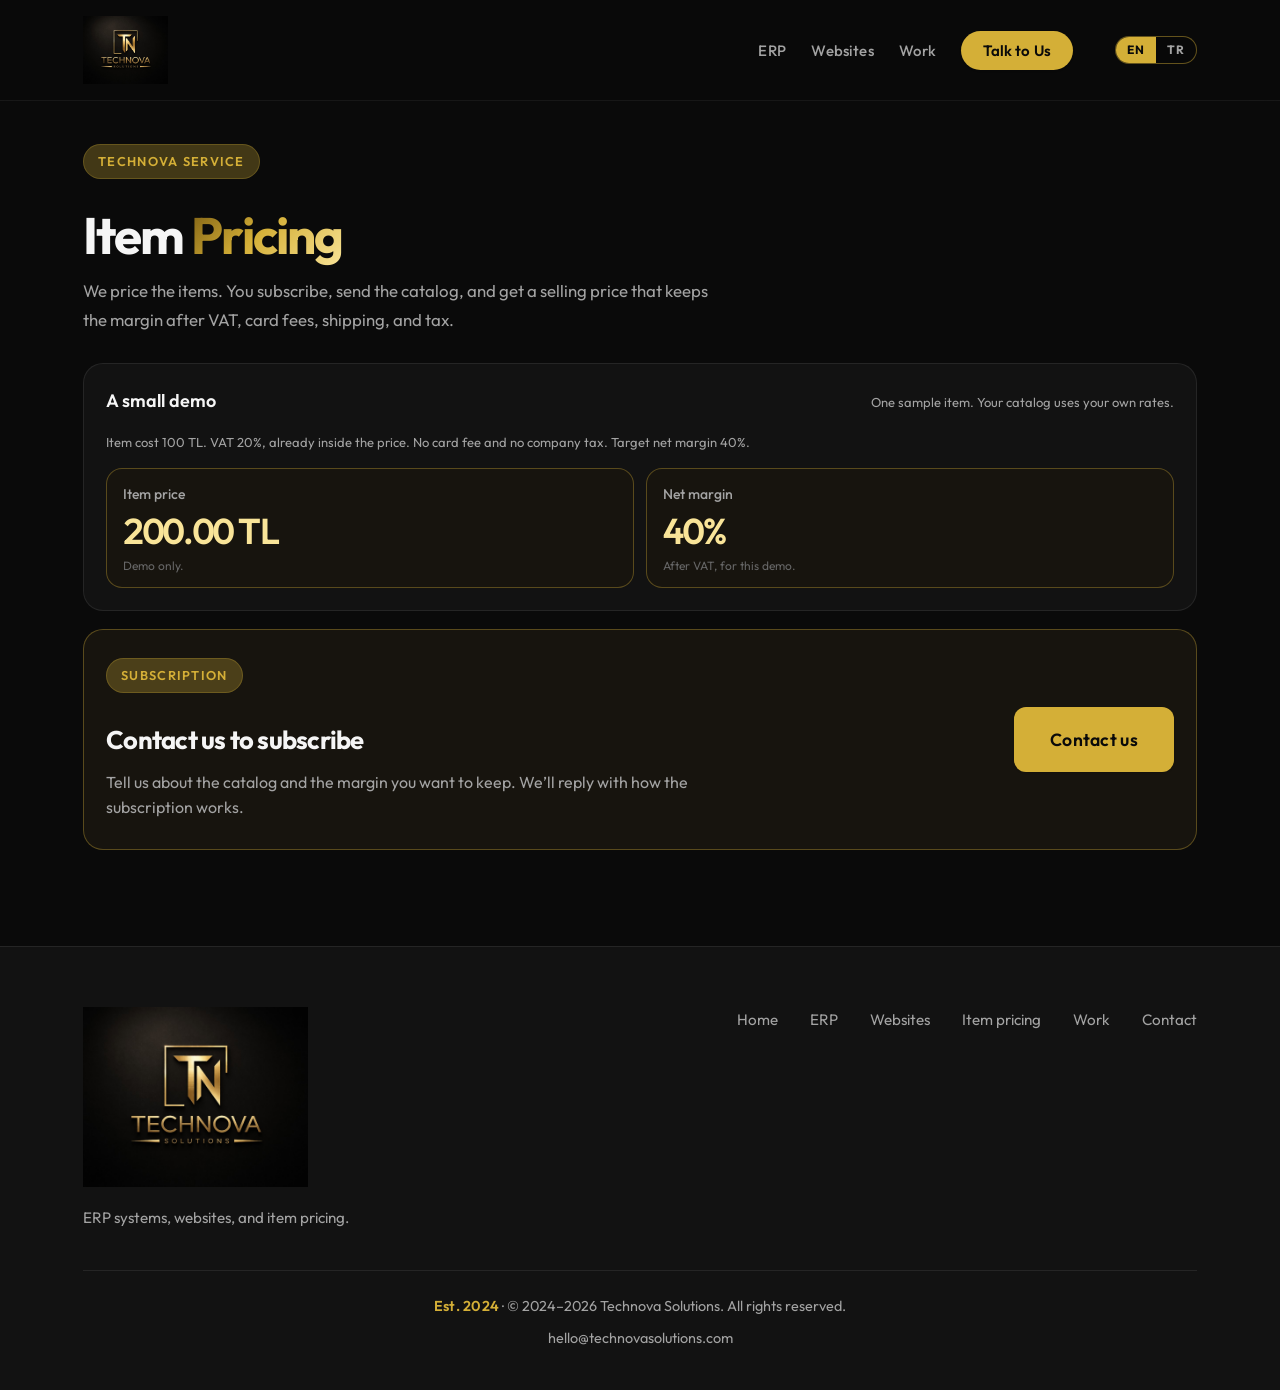
==== commit 3548144a: "Make each service easier to reach, and let visitors read the site in Turkish. Item pricing is a shor" ====
--- a/profit-calculator/index.html
+++ b/profit-calculator/index.html
@@ -3,12 +3,12 @@
 <head>
     <meta charset="UTF-8">
     <meta name="viewport" content="width=device-width, initial-scale=1.0">
-    <meta name="description" content="Item pricing is a Technova subscription. See a short demo, then contact us to subscribe.">
+    <meta name="description" data-i18n="meta.priceDesc" content="Item pricing is a Technova subscription. See a short demo, then contact us to subscribe.">
     <meta name="theme-color" content="#0a0a0a">
     <link rel="canonical" href="https://technovasolutions.com/profit-calculator/">
     <link rel="icon" href="../favicon.svg" type="image/svg+xml">
     <link rel="apple-touch-icon" href="../favicon.svg">
-    <title>Item Pricing | Technova Solutions</title>
+    <title data-i18n="meta.priceTitle">Item Pricing | Technova Solutions</title>
     <meta property="og:type" content="website">
     <meta property="og:url" content="https://technovasolutions.com/profit-calculator/">
     <meta property="og:title" content="Item Pricing | Technova Solutions">
@@ -24,18 +24,22 @@
     <link rel="stylesheet" href="styles.css">
 </head>
 <body>
-    <a class="skip-link" href="#main-content">Skip to content</a>
-    <nav class="navbar" aria-label="Primary">
+    <a class="skip-link" href="#main-content" data-i18n="a11y.skip">Skip to content</a>
+    <nav class="navbar" data-i18n-aria="a11y.nav" aria-label="Primary">
         <div class="nav-container">
-            <a href="../index.html" class="logo logo--nav" aria-label="Technova Solutions — home">
+            <a href="../index.html" class="logo logo--nav" data-i18n-aria="a11y.home" aria-label="Technova Solutions — home">
                 <img src="../logo.png" alt="" class="logo-img" width="440" height="132" decoding="async" fetchpriority="high">
             </a>
             <ul id="site-nav" class="nav-links">
-                <li><a href="../manufacturing-erp.html">ERP</a></li>
-                <li><a href="../index.html#websites">Websites</a></li>
-                <li><a href="../index.html#work">Work</a></li>
-                <li><a href="../index.html#contact" class="nav-cta">Talk to Us</a></li>
+                <li><a href="../manufacturing-erp.html" data-i18n="nav.erp">ERP</a></li>
+                <li><a href="../index.html#websites" data-i18n="nav.websites">Websites</a></li>
+                <li><a href="../index.html#work" data-i18n="nav.work">Work</a></li>
+                <li><a href="../index.html#contact" class="nav-cta" data-i18n="nav.talk">Talk to Us</a></li>
             </ul>
+            <div class="lang-switch" role="group" data-i18n-aria="a11y.language" aria-label="Language">
+                <button type="button" class="lang-switch-btn" data-set-lang="en" lang="en">EN</button>
+                <button type="button" class="lang-switch-btn" data-set-lang="tr" lang="tr">TR</button>
+            </div>
             <button type="button" class="mobile-toggle" aria-label="Open menu" aria-expanded="false" aria-controls="site-nav">
                 <span></span>
                 <span></span>
@@ -47,40 +51,40 @@
     <main id="main-content" class="calc-main">
         <div class="container calc-wrap">
             <header class="calc-intro">
-                <span class="section-tag">Technova service</span>
-                <h1>Item <span class="gradient-text">Pricing</span></h1>
-                <p>We price the items. You subscribe, send the catalog, and get a selling price that keeps the margin after VAT, card fees, shipping, and tax.</p>
+                <span class="section-tag" data-i18n="price.tag">Technova service</span>
+                <h1><span data-i18n="price.h1a">Item</span> <span class="gradient-text" data-i18n="price.h1b">Pricing</span></h1>
+                <p data-i18n="price.lead">We price the items. You subscribe, send the catalog, and get a selling price that keeps the margin after VAT, card fees, shipping, and tax.</p>
             </header>
 
             <section class="panel example" aria-labelledby="example-title">
                 <div class="panel-head">
                     <div>
-                        <h2 id="example-title">A small demo</h2>
+                        <h2 id="example-title" data-i18n="price.demo">A small demo</h2>
                     </div>
-                    <p>One sample item. Your catalog uses your own rates.</p>
+                    <p data-i18n="price.demo.side">One sample item. Your catalog uses your own rates.</p>
                 </div>
-                <p class="footnote">Item cost 100 TL. VAT 20%, already inside the price. No card fee and no company tax. Target net margin 40%.</p>
+                <p class="footnote" data-i18n="price.demo.note">Item cost 100 TL. VAT 20%, already inside the price. No card fee and no company tax. Target net margin 40%.</p>
                 <div class="answer">
                     <div class="answer-cell">
-                        <h3>Item price</h3>
+                        <h3 data-i18n="price.demo.price">Item price</h3>
                         <p class="figure">200.00 TL</p>
-                        <p>Demo only.</p>
+                        <p data-i18n="price.demo.only">Demo only.</p>
                     </div>
                     <div class="answer-cell">
-                        <h3>Net margin</h3>
+                        <h3 data-i18n="price.demo.margin">Net margin</h3>
                         <p class="figure">40%</p>
-                        <p>After VAT, for this demo.</p>
+                        <p data-i18n="price.demo.after">After VAT, for this demo.</p>
                     </div>
                 </div>
             </section>
 
             <section class="service-ask" aria-labelledby="subscribe-title">
                 <div>
-                    <span class="section-tag">Subscription</span>
-                    <h2 id="subscribe-title">Contact us to subscribe</h2>
-                    <p>Tell us about the catalog and the margin you want to keep. We’ll reply with how the subscription works.</p>
+                    <span class="section-tag" data-i18n="price.sub.tag">Subscription</span>
+                    <h2 id="subscribe-title" data-i18n="price.sub.title">Contact us to subscribe</h2>
+                    <p data-i18n="price.sub.p">Tell us about the catalog and the margin you want to keep. We’ll reply with how the subscription works.</p>
                 </div>
-                <a class="btn btn-primary btn-large" href="../index.html#contact" data-prefill="pricing" data-offer="margin-pricing">Contact us</a>
+                <a class="btn btn-primary btn-large" href="../index.html#contact" data-prefill="pricing" data-offer="margin-pricing" data-i18n="price.sub.cta">Contact us</a>
             </section>
         </div>
     </main>
@@ -89,27 +93,28 @@
         <div class="container">
             <div class="footer-content">
                 <div class="footer-brand">
-                    <a href="../index.html" class="logo logo--footer" aria-label="Technova Solutions — home">
+                    <a href="../index.html" class="logo logo--footer" data-i18n-aria="a11y.home" aria-label="Technova Solutions — home">
                         <img src="../logo.png" alt="" class="logo-img logo-img--footer" width="520" height="200" decoding="async">
                     </a>
-                    <p>ERP systems, websites, and item pricing.</p>
+                    <p data-i18n="footer.blurb">ERP systems, websites, and item pricing.</p>
                 </div>
                 <div class="footer-links">
-                    <a href="../index.html">Home</a>
-                    <a href="../manufacturing-erp.html">ERP</a>
-                    <a href="../index.html#websites">Websites</a>
-                    <a href="index.html" aria-current="page">Item pricing</a>
-                    <a href="../index.html#work">Work</a>
-                    <a href="../index.html#contact">Contact</a>
+                    <a href="../index.html" data-i18n="nav.home">Home</a>
+                    <a href="../manufacturing-erp.html" data-i18n="nav.erp">ERP</a>
+                    <a href="../index.html#websites" data-i18n="nav.websites">Websites</a>
+                    <a href="index.html" aria-current="page" data-i18n="nav.pricing">Item pricing</a>
+                    <a href="../index.html#work" data-i18n="nav.work">Work</a>
+                    <a href="../index.html#contact" data-i18n="nav.contact">Contact</a>
                 </div>
             </div>
             <div class="footer-bottom">
-                <p><span class="footer-est">Est. 2024</span> · © 2024–2026 Technova Solutions. All rights reserved.</p>
+                <p><span class="footer-est" data-i18n="footer.est">Est. 2024</span> · © 2024–2026 Technova Solutions. All rights reserved.</p>
                 <p class="footer-legal"><a href="mailto:hello@technovasolutions.com">hello@technovasolutions.com</a></p>
             </div>
         </div>
     </footer>
 
+    <script src="../i18n.js"></script>
     <script src="../script.js"></script>
 </body>
 </html>
--- a/styles.css
+++ b/styles.css
@@ -260,7 +260,7 @@
     margin: 0 auto;
     padding: 0 var(--container-pad-x);
     display: grid;
-    grid-template-columns: minmax(0, min(288px, 34vw)) minmax(0, 1fr);
+    grid-template-columns: minmax(0, min(288px, 34vw)) minmax(0, 1fr) auto;
     align-items: center;
     column-gap: clamp(16px, 2.5vw, 28px);
     position: relative;
@@ -373,6 +373,43 @@
     background: var(--color-primary-light) !important;
     transform: translateY(-1px);
     box-shadow: 0 4px 14px rgba(212, 175, 55, 0.2);
+}
+
+.lang-switch {
+    display: inline-flex;
+    align-items: center;
+    grid-column: 3;
+    grid-row: 1;
+    justify-self: end;
+    margin-left: 14px;
+    border: 1px solid rgba(212, 175, 55, 0.45);
+    border-radius: 999px;
+    overflow: hidden;
+    background: rgba(10, 10, 10, 0.45);
+}
+
+.lang-switch-btn {
+    margin: 0;
+    padding: 7px 11px;
+    border: 0;
+    background: transparent;
+    color: var(--color-text-muted);
+    font: inherit;
+    font-size: 0.75rem;
+    font-weight: 700;
+    letter-spacing: 0.08em;
+    line-height: 1;
+    cursor: pointer;
+}
+
+.lang-switch-btn.is-active {
+    background: var(--color-primary);
+    color: #0a0a0a;
+}
+
+.lang-switch-btn:focus-visible {
+    outline: 2px solid var(--color-primary-light);
+    outline-offset: -2px;
 }
 
 .mobile-toggle {
@@ -2330,7 +2367,7 @@
 
 @media (max-width: 1180px) and (min-width: 769px) {
     .nav-container {
-        grid-template-columns: auto minmax(0, 1fr);
+        grid-template-columns: auto minmax(0, 1fr) auto;
         column-gap: 12px;
     }
 
@@ -2357,7 +2394,7 @@
     }
 
     .nav-container {
-        grid-template-columns: minmax(0, min(340px, 28vw)) minmax(0, 1fr);
+        grid-template-columns: minmax(0, min(340px, 28vw)) minmax(0, 1fr) auto;
     }
 
     .hero {
@@ -2371,7 +2408,7 @@
     }
 
     .nav-container {
-        grid-template-columns: minmax(0, min(360px, 26vw)) minmax(0, 1fr);
+        grid-template-columns: minmax(0, min(360px, 26vw)) minmax(0, 1fr) auto;
     }
 }
 
@@ -2394,13 +2431,20 @@
 
     .nav-container {
         display: flex;
-        justify-content: space-between;
+        justify-content: flex-start;
         align-items: center;
-        gap: 12px;
+        gap: 8px;
+    }
+
+    .lang-switch {
+        position: relative;
+        z-index: 1002;
+        margin-left: auto;
+        margin-right: 2px;
     }
 
     .logo {
-        max-width: calc(100vw - 92px);
+        max-width: calc(100vw - 168px);
         flex: 0 1 auto;
     }
 
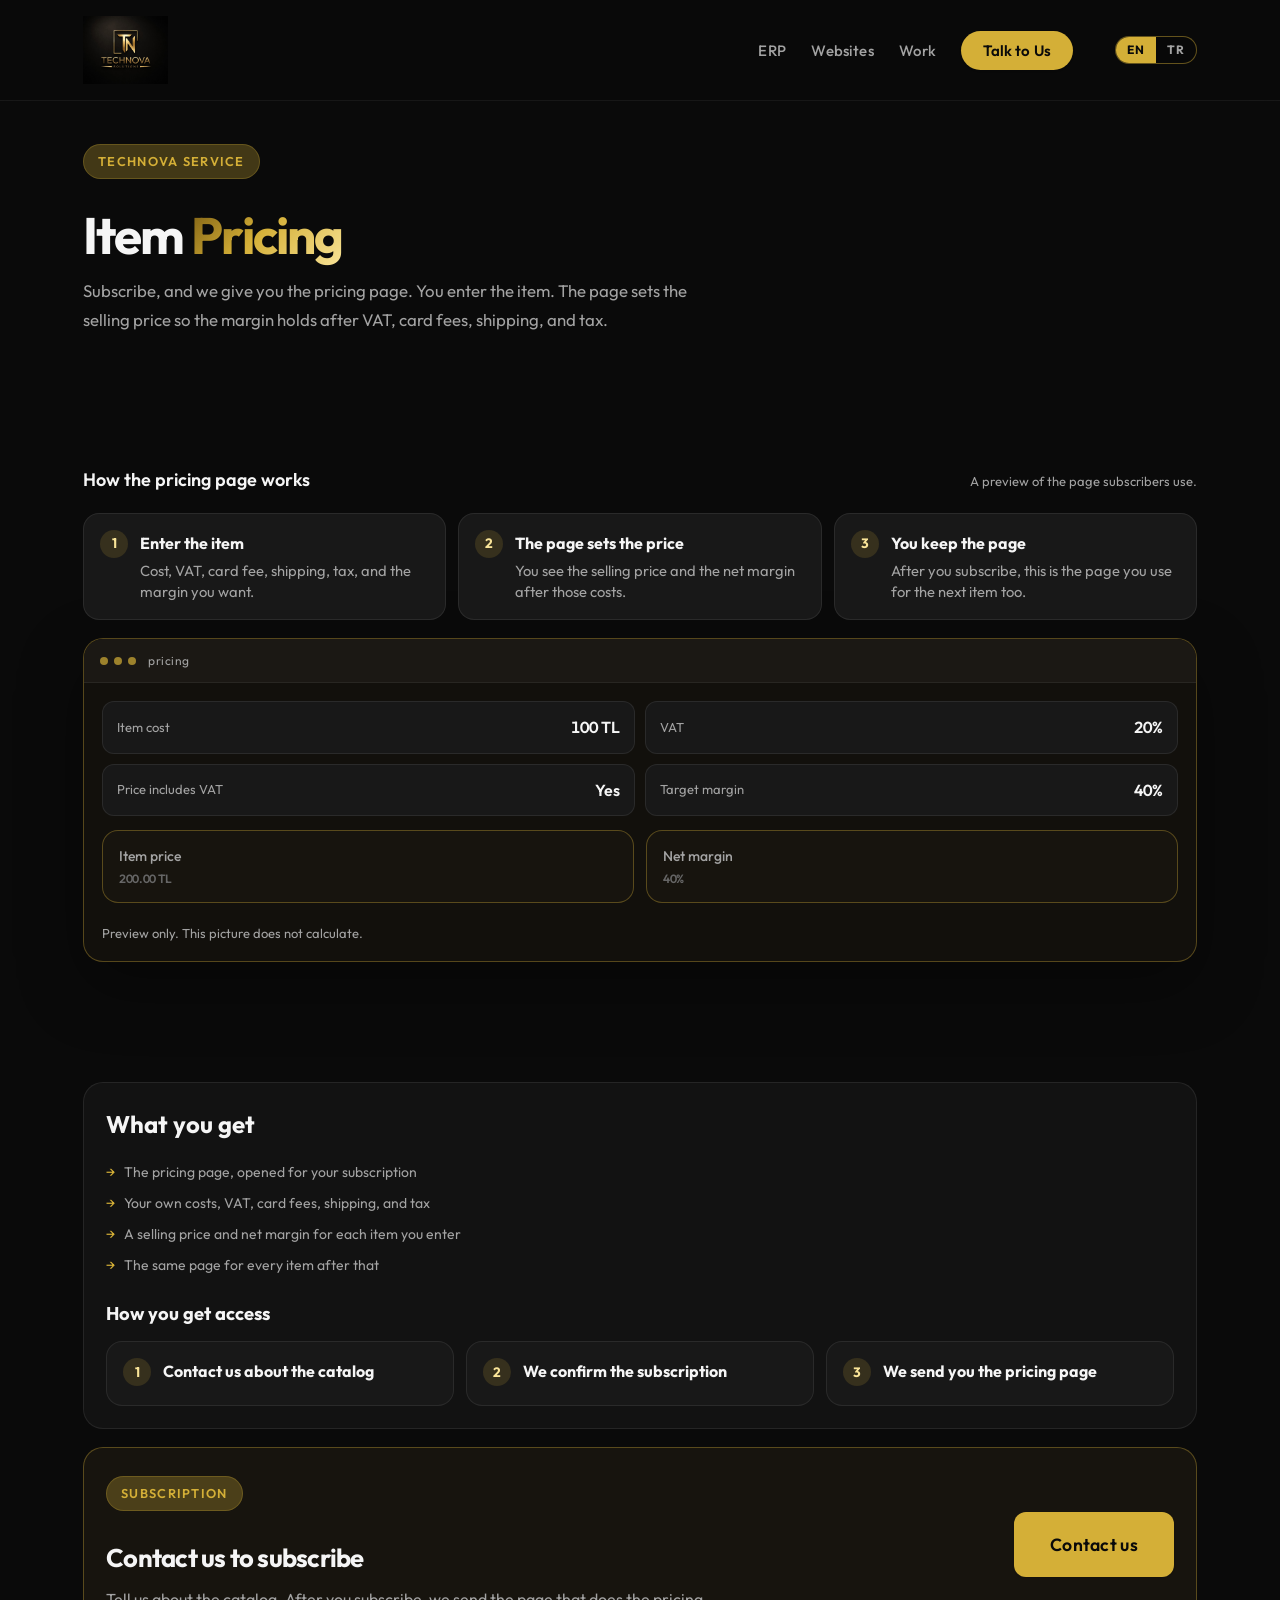
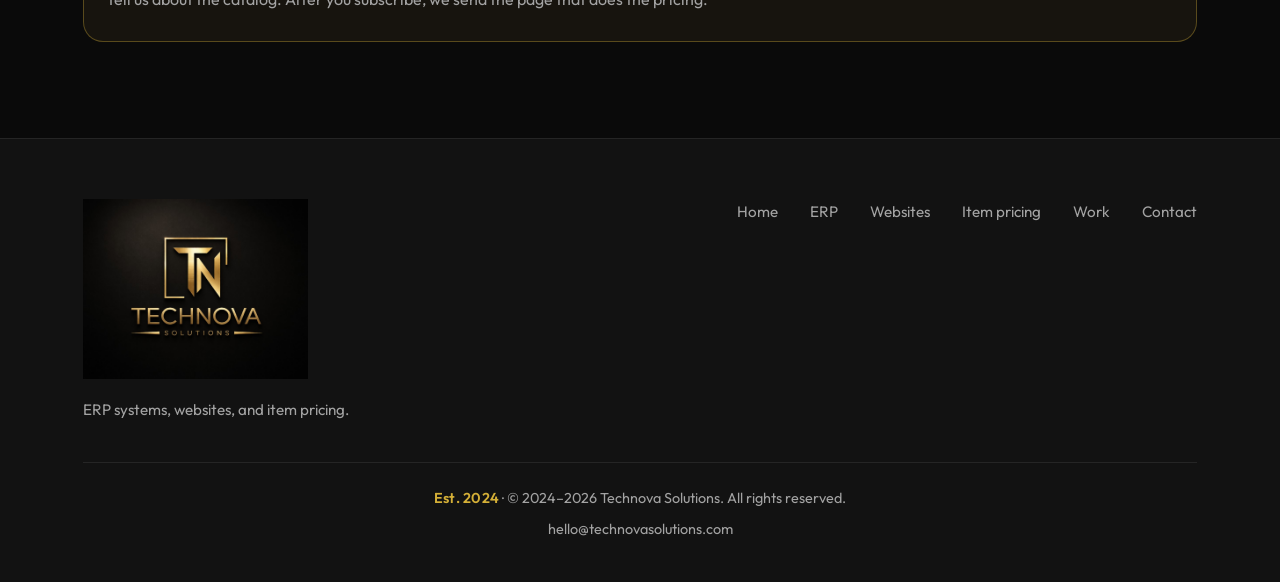
==== commit 4d70d69f: "test" ====
--- a/profit-calculator/index.html
+++ b/profit-calculator/index.html
@@ -53,36 +53,96 @@
             <header class="calc-intro">
                 <span class="section-tag" data-i18n="price.tag">Technova service</span>
                 <h1><span data-i18n="price.h1a">Item</span> <span class="gradient-text" data-i18n="price.h1b">Pricing</span></h1>
-                <p data-i18n="price.lead">We price the items. You subscribe, send the catalog, and get a selling price that keeps the margin after VAT, card fees, shipping, and tax.</p>
+                <p data-i18n="price.lead">Subscribe, and we give you the pricing page. You enter the item. The page sets the selling price so the margin holds after VAT, card fees, shipping, and tax.</p>
             </header>
 
-            <section class="panel example" aria-labelledby="example-title">
+            <section class="walk" aria-labelledby="walk-title">
                 <div class="panel-head">
                     <div>
-                        <h2 id="example-title" data-i18n="price.demo">A small demo</h2>
+                        <h2 id="walk-title" data-i18n="price.walk">How the pricing page works</h2>
                     </div>
-                    <p data-i18n="price.demo.side">One sample item. Your catalog uses your own rates.</p>
+                    <p data-i18n="price.walk.side">A preview of the page subscribers use.</p>
                 </div>
-                <p class="footnote" data-i18n="price.demo.note">Item cost 100 TL. VAT 20%, already inside the price. No card fee and no company tax. Target net margin 40%.</p>
-                <div class="answer">
-                    <div class="answer-cell">
-                        <h3 data-i18n="price.demo.price">Item price</h3>
-                        <p class="figure">200.00 TL</p>
-                        <p data-i18n="price.demo.only">Demo only.</p>
+                <ol class="walk-steps">
+                    <li>
+                        <span>1</span>
+                        <div>
+                            <strong data-i18n="price.step1.t">Enter the item</strong>
+                            <p data-i18n="price.step1.d">Cost, VAT, card fee, shipping, tax, and the margin you want.</p>
+                        </div>
+                    </li>
+                    <li>
+                        <span>2</span>
+                        <div>
+                            <strong data-i18n="price.step2.t">The page sets the price</strong>
+                            <p data-i18n="price.step2.d">You see the selling price and the net margin after those costs.</p>
+                        </div>
+                    </li>
+                    <li>
+                        <span>3</span>
+                        <div>
+                            <strong data-i18n="price.step3.t">You keep the page</strong>
+                            <p data-i18n="price.step3.d">After you subscribe, this is the page you use for the next item too.</p>
+                        </div>
+                    </li>
+                </ol>
+                <figure class="shot">
+                    <div class="shot-chrome">
+                        <span class="shot-dots" aria-hidden="true"><i></i><i></i><i></i></span>
+                        <span class="shot-url">pricing</span>
                     </div>
-                    <div class="answer-cell">
-                        <h3 data-i18n="price.demo.margin">Net margin</h3>
-                        <p class="figure">40%</p>
-                        <p data-i18n="price.demo.after">After VAT, for this demo.</p>
+                    <div class="shot-screen">
+                        <div class="shot-fields">
+                            <div><span data-i18n="price.shot.cost">Item cost</span><b>100 TL</b></div>
+                            <div><span data-i18n="price.shot.vat">VAT</span><b>20%</b></div>
+                            <div><span data-i18n="price.shot.includes">Price includes VAT</span><b data-i18n="price.shot.yes">Yes</b></div>
+                            <div><span data-i18n="price.shot.margin">Target margin</span><b>40%</b></div>
+                        </div>
+                        <div class="answer">
+                            <div class="answer-cell">
+                                <h3 data-i18n="price.shot.price">Item price</h3>
+                                <p class="figure">200.00 TL</p>
+                            </div>
+                            <div class="answer-cell">
+                                <h3 data-i18n="price.shot.net">Net margin</h3>
+                                <p class="figure">40%</p>
+                            </div>
+                        </div>
                     </div>
-                </div>
+                    <figcaption data-i18n="price.shot.cap">Preview only. This picture does not calculate.</figcaption>
+                </figure>
+            </section>
+
+            <section class="panel gets" aria-labelledby="gets-title">
+                <h2 id="gets-title" data-i18n="price.gets">What you get</h2>
+                <ul class="service-features">
+                    <li data-i18n="price.gets.1">The pricing page, opened for your subscription</li>
+                    <li data-i18n="price.gets.2">Your own costs, VAT, card fees, shipping, and tax</li>
+                    <li data-i18n="price.gets.3">A selling price and net margin for each item you enter</li>
+                    <li data-i18n="price.gets.4">The same page for every item after that</li>
+                </ul>
+                <h3 data-i18n="price.how">How you get access</h3>
+                <ol class="walk-steps walk-steps--line">
+                    <li>
+                        <span>1</span>
+                        <div><strong data-i18n="price.how.1">Contact us about the catalog</strong></div>
+                    </li>
+                    <li>
+                        <span>2</span>
+                        <div><strong data-i18n="price.how.2">We confirm the subscription</strong></div>
+                    </li>
+                    <li>
+                        <span>3</span>
+                        <div><strong data-i18n="price.how.3">We send you the pricing page</strong></div>
+                    </li>
+                </ol>
             </section>
 
             <section class="service-ask" aria-labelledby="subscribe-title">
                 <div>
                     <span class="section-tag" data-i18n="price.sub.tag">Subscription</span>
                     <h2 id="subscribe-title" data-i18n="price.sub.title">Contact us to subscribe</h2>
-                    <p data-i18n="price.sub.p">Tell us about the catalog and the margin you want to keep. We’ll reply with how the subscription works.</p>
+                    <p data-i18n="price.sub.p">Tell us about the catalog. After you subscribe, we send the page that does the pricing.</p>
                 </div>
                 <a class="btn btn-primary btn-large" href="../index.html#contact" data-prefill="pricing" data-offer="margin-pricing" data-i18n="price.sub.cta">Contact us</a>
             </section>
--- a/profit-calculator/styles.css
+++ b/profit-calculator/styles.css
@@ -123,6 +123,155 @@
 
 .example .answer {
   margin-top: 16px;
+  margin-bottom: 0;
+}
+
+.walk {
+  margin-bottom: 18px;
+}
+
+.walk-steps {
+  list-style: none;
+  display: grid;
+  grid-template-columns: repeat(3, minmax(0, 1fr));
+  gap: 12px;
+  margin: 0 0 18px;
+  padding: 0;
+}
+
+.walk-steps li {
+  display: flex;
+  gap: 12px;
+  align-items: flex-start;
+  min-width: 0;
+  padding: 16px;
+  border: 1px solid var(--color-border);
+  border-radius: 16px;
+  background: var(--color-bg-card);
+}
+
+.walk-steps li > span {
+  flex: none;
+  width: 28px;
+  height: 28px;
+  display: grid;
+  place-items: center;
+  border-radius: 999px;
+  background: rgba(212, 175, 55, 0.16);
+  color: var(--color-primary-light);
+  font-weight: 700;
+  font-size: 0.85rem;
+}
+
+.walk-steps strong {
+  display: block;
+  margin-bottom: 4px;
+}
+
+.walk-steps p {
+  color: var(--color-text-muted);
+  font-size: 0.92rem;
+  line-height: 1.45;
+}
+
+.shot {
+  margin: 0;
+  border: 1px solid rgba(212, 175, 55, 0.35);
+  border-radius: 20px;
+  overflow: hidden;
+  background: #12100c;
+  box-shadow: 0 24px 64px rgba(0, 0, 0, 0.35);
+}
+
+.shot-chrome {
+  display: flex;
+  align-items: center;
+  gap: 12px;
+  padding: 12px 16px;
+  background: #1b1814;
+  border-bottom: 1px solid rgba(255, 255, 255, 0.06);
+}
+
+.shot-dots {
+  display: flex;
+  gap: 6px;
+}
+
+.shot-dots i {
+  width: 8px;
+  height: 8px;
+  border-radius: 50%;
+  background: rgba(212, 175, 55, 0.7);
+}
+
+.shot-url {
+  color: var(--color-text-muted);
+  font-size: 12px;
+  letter-spacing: 0.04em;
+}
+
+.shot-screen {
+  padding: 18px 18px 8px;
+}
+
+.shot-fields {
+  display: grid;
+  grid-template-columns: 1fr 1fr;
+  gap: 10px;
+  margin-bottom: 14px;
+}
+
+.shot-fields div {
+  display: flex;
+  justify-content: space-between;
+  align-items: center;
+  gap: 12px;
+  min-width: 0;
+  padding: 12px 14px;
+  border-radius: 12px;
+  border: 1px solid var(--color-border);
+  background: var(--color-bg-card);
+}
+
+.shot-fields span {
+  color: var(--color-text-muted);
+  font-size: 13px;
+}
+
+.shot-fields b {
+  font-weight: 600;
+  font-variant-numeric: tabular-nums;
+}
+
+.shot .answer {
+  margin-bottom: 0;
+}
+
+.shot figcaption {
+  padding: 12px 18px 16px;
+  color: var(--color-text-muted);
+  font-size: 13px;
+}
+
+.gets {
+  padding: 22px;
+  margin-bottom: 18px;
+}
+
+.gets h2 {
+  margin-bottom: 16px;
+}
+
+.gets h3 {
+  margin: 22px 0 12px;
+  font-size: 1.15rem;
+}
+
+.gets .service-features {
+  margin-bottom: 0;
+}
+
+.gets .walk-steps {
   margin-bottom: 0;
 }
 
@@ -608,6 +757,13 @@
   }
 }
 
+@media (max-width: 800px) {
+  .walk-steps,
+  .shot-fields {
+    grid-template-columns: 1fr;
+  }
+}
+
 @media (max-width: 640px) {
   .cost-grid {
     grid-template-columns: 1fr;
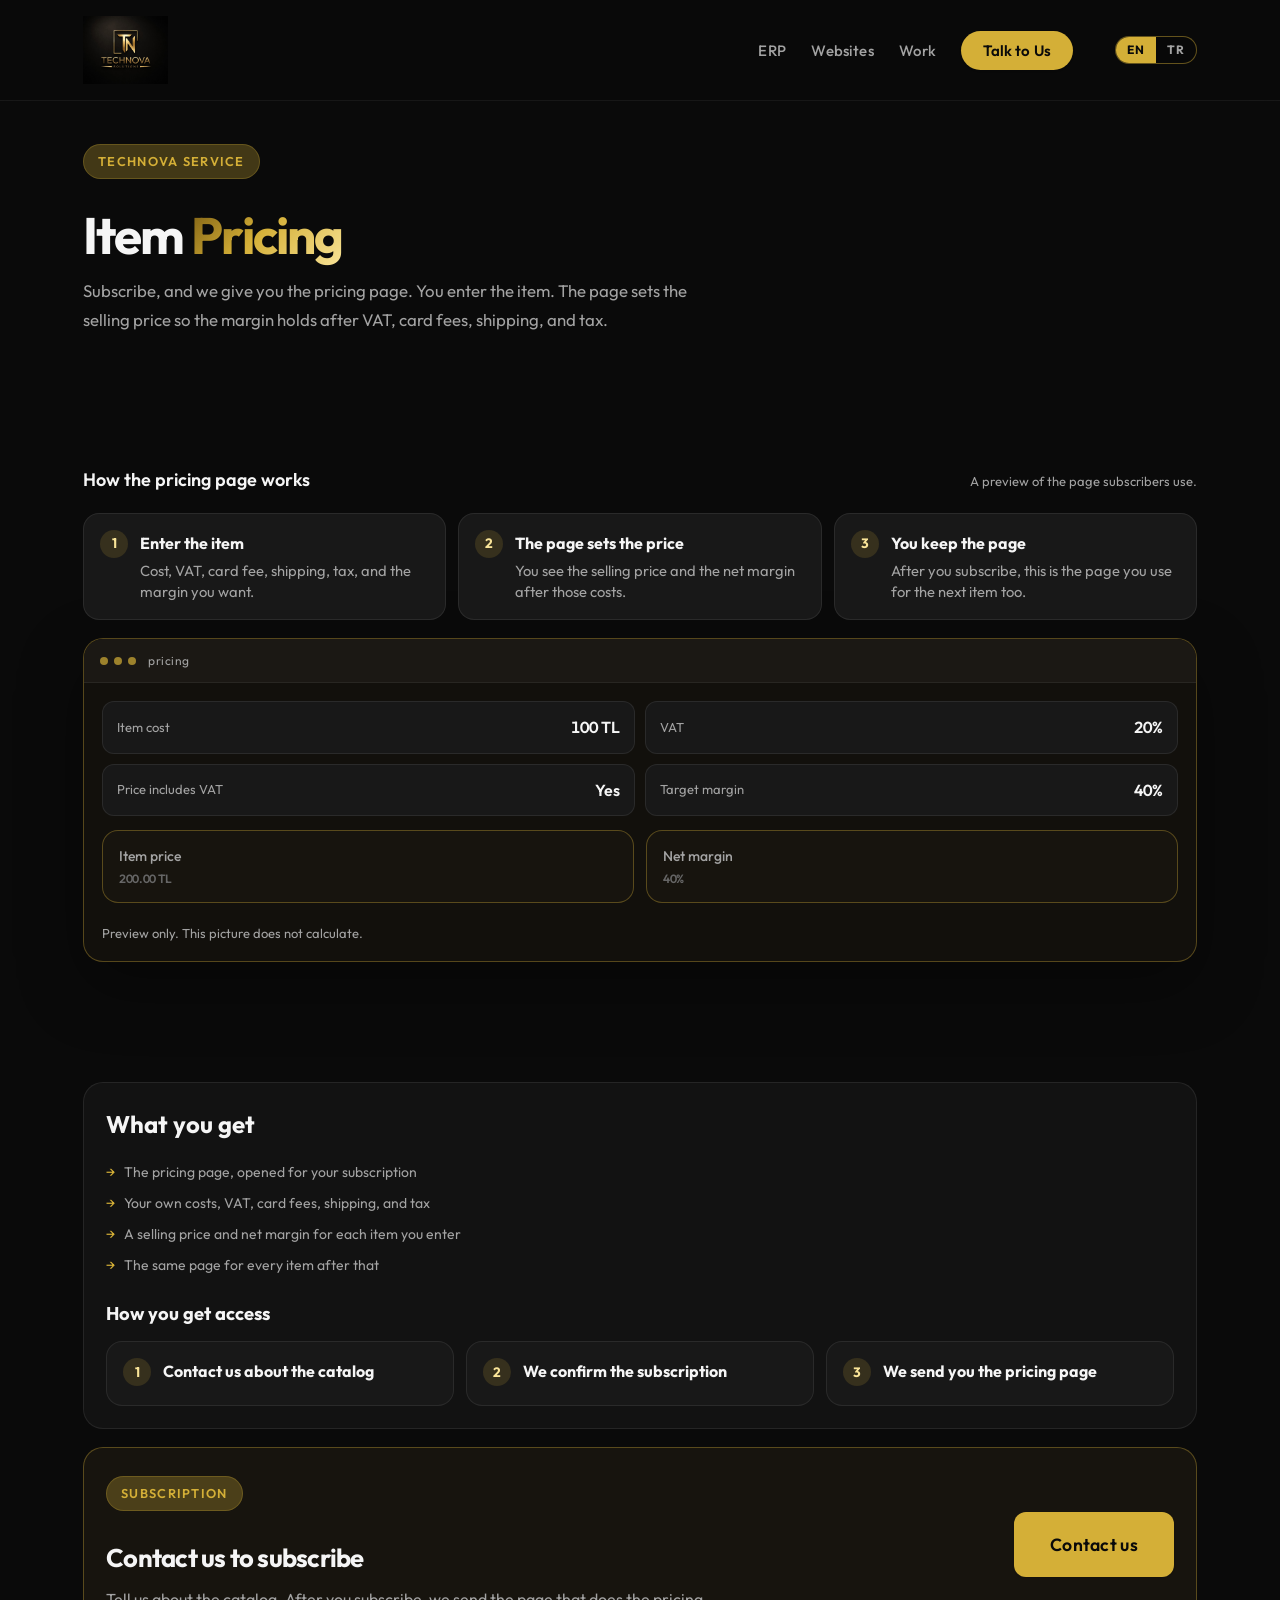
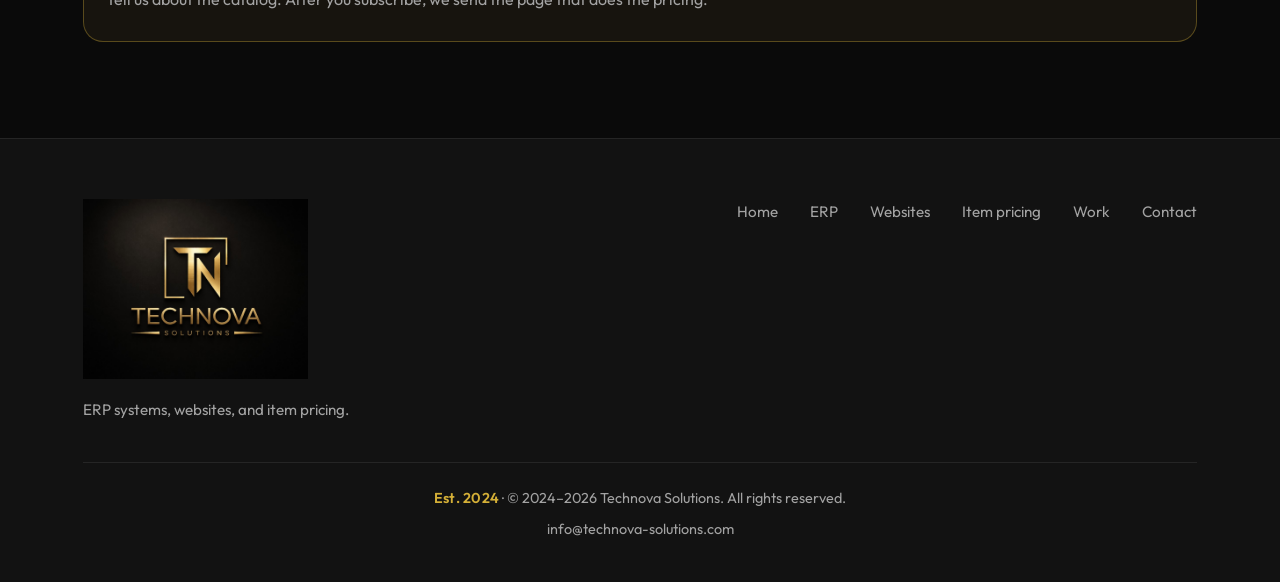
==== commit d754d7c8: "add mail" ====
--- a/profit-calculator/index.html
+++ b/profit-calculator/index.html
@@ -169,7 +169,7 @@
             </div>
             <div class="footer-bottom">
                 <p><span class="footer-est" data-i18n="footer.est">Est. 2024</span> · © 2024–2026 Technova Solutions. All rights reserved.</p>
-                <p class="footer-legal"><a href="mailto:hello@technovasolutions.com">hello@technovasolutions.com</a></p>
+                <p class="footer-legal"><a href="mailto:info@technova-solutions.com">info@technova-solutions.com</a></p>
             </div>
         </div>
     </footer>
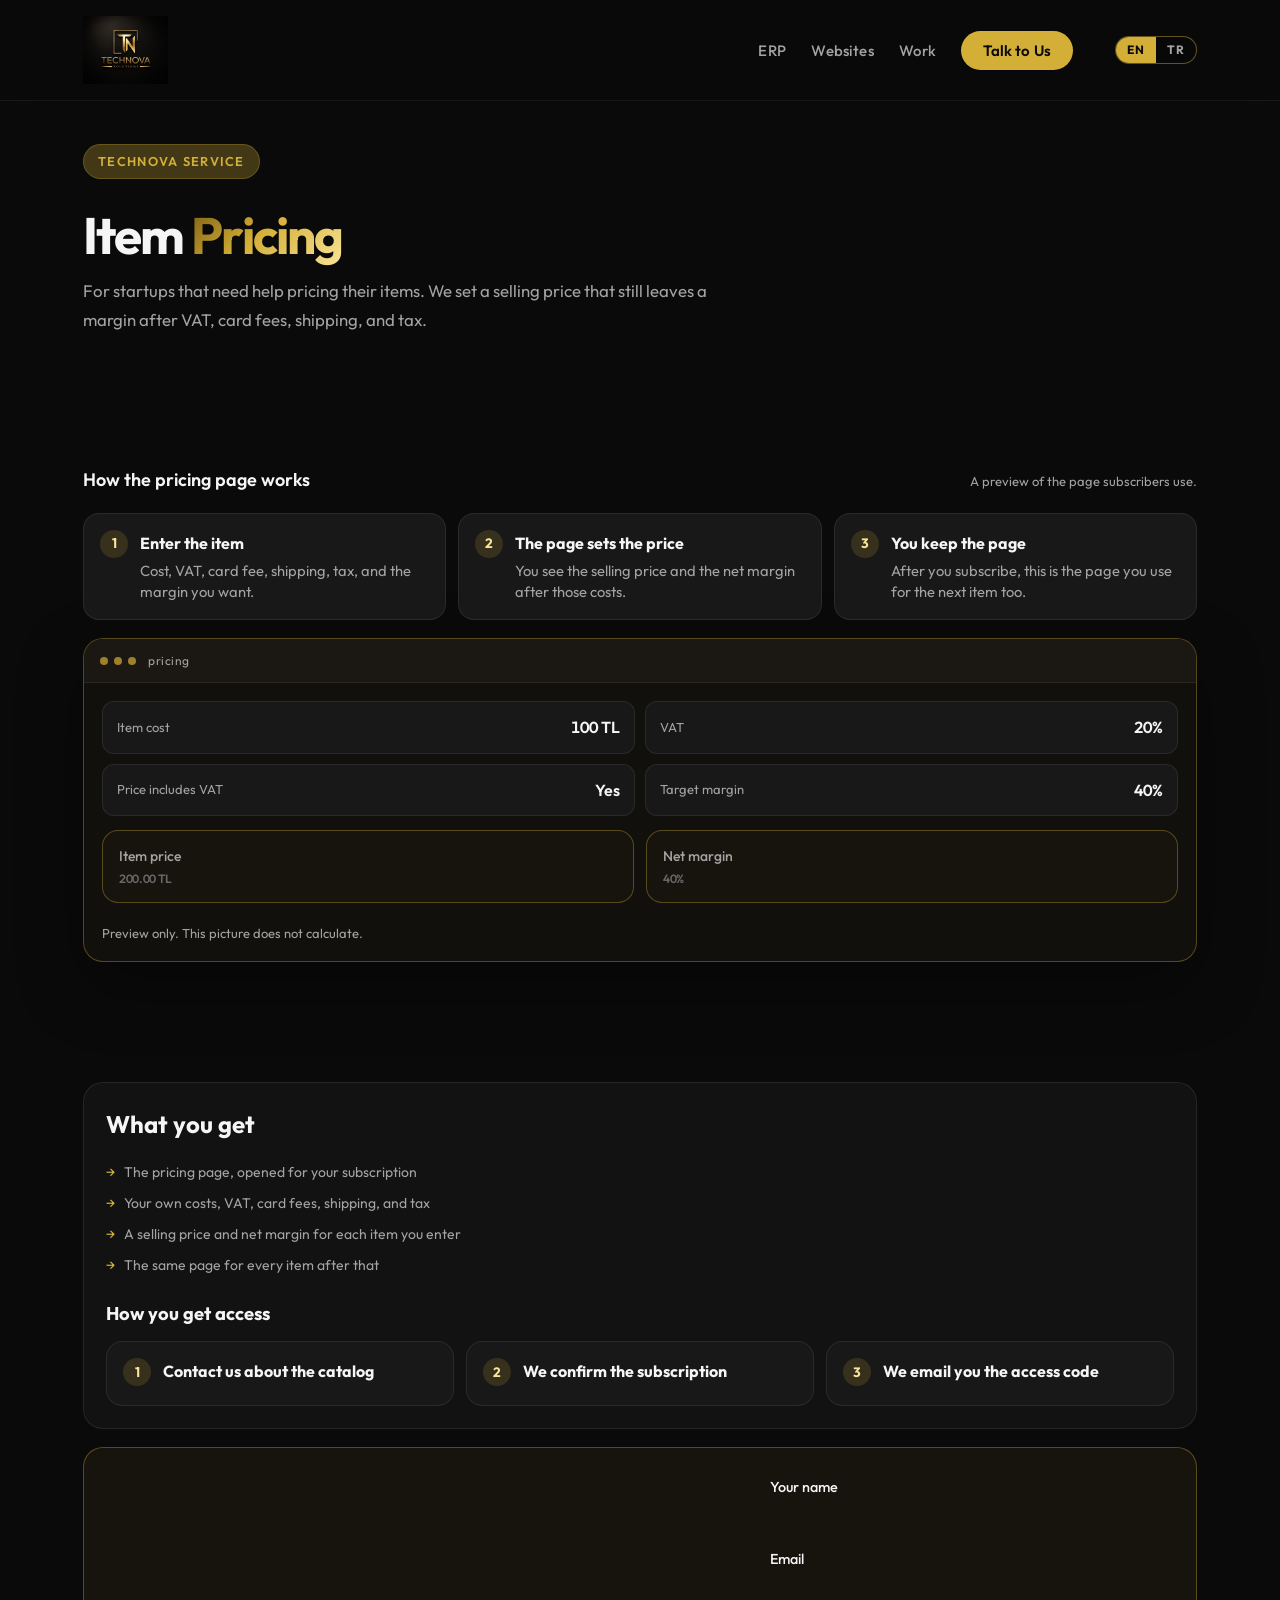
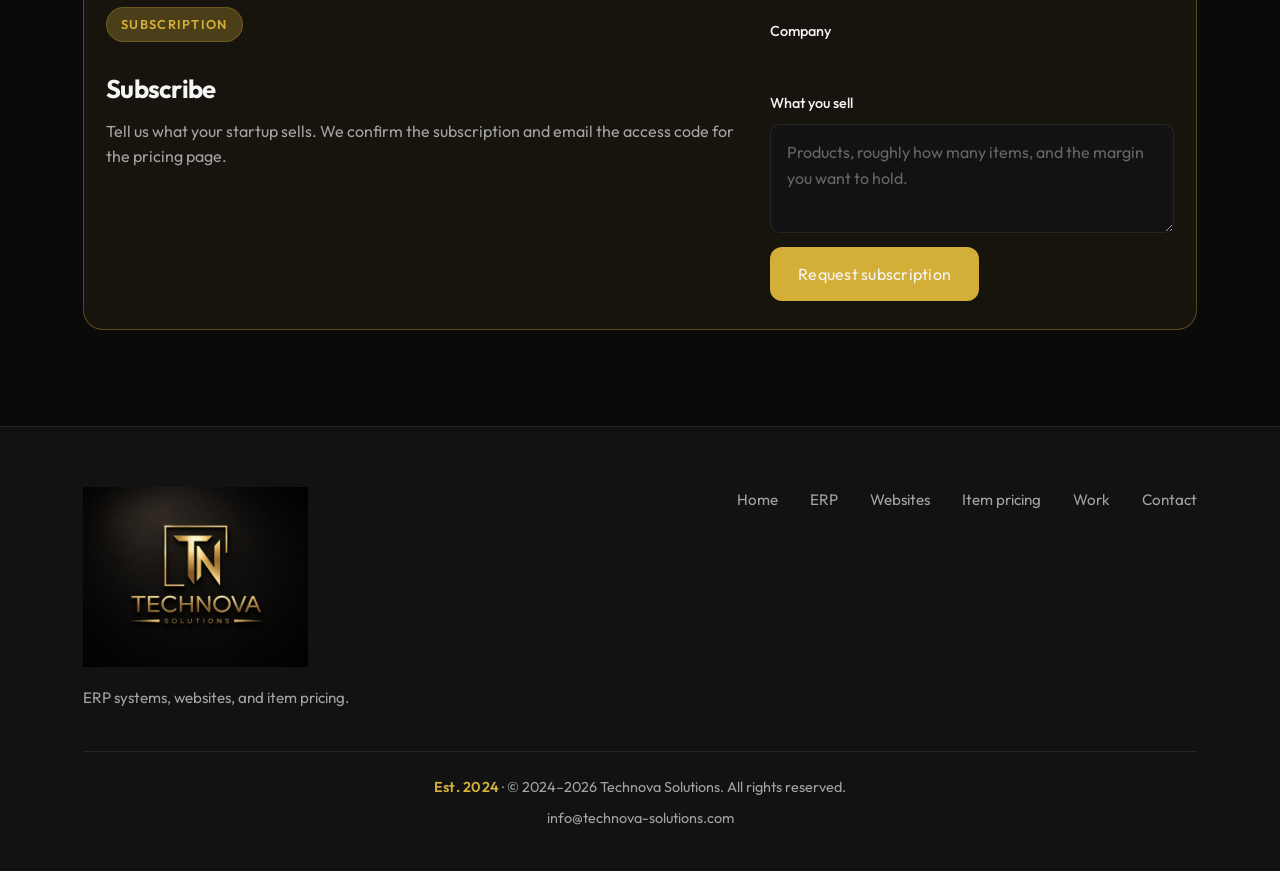
==== commit 7ab07e24: "item pricing" ====
--- a/profit-calculator/index.html
+++ b/profit-calculator/index.html
@@ -3,7 +3,7 @@
 <head>
     <meta charset="UTF-8">
     <meta name="viewport" content="width=device-width, initial-scale=1.0">
-    <meta name="description" data-i18n="meta.priceDesc" content="Item pricing is a Technova subscription. See a short demo, then contact us to subscribe.">
+    <meta name="description" data-i18n="meta.priceDesc" content="Item pricing for startups that need help setting a price. Technova sets a selling price that still leaves a margin.">
     <meta name="theme-color" content="#0a0a0a">
     <link rel="canonical" href="https://technovasolutions.com/profit-calculator/">
     <link rel="icon" href="../favicon.svg" type="image/svg+xml">
@@ -12,11 +12,11 @@
     <meta property="og:type" content="website">
     <meta property="og:url" content="https://technovasolutions.com/profit-calculator/">
     <meta property="og:title" content="Item Pricing | Technova Solutions">
-    <meta property="og:description" content="A Technova subscription. See a short demo, then contact us to subscribe.">
+    <meta property="og:description" content="Item pricing for startups that need help setting a price. Technova sets a selling price that still leaves a margin.">
     <meta property="og:site_name" content="Technova Solutions">
     <meta name="twitter:card" content="summary">
     <meta name="twitter:title" content="Item Pricing | Technova Solutions">
-    <meta name="twitter:description" content="A Technova subscription. See a short demo, then contact us to subscribe.">
+    <meta name="twitter:description" content="Item pricing for startups that need help setting a price. Technova sets a selling price that still leaves a margin.">
     <link rel="preconnect" href="https://fonts.googleapis.com">
     <link rel="preconnect" href="https://fonts.gstatic.com" crossorigin>
     <link href="https://fonts.googleapis.com/css2?family=Outfit:wght@300;400;500;600;700;800&family=JetBrains+Mono:wght@400;500&display=swap" rel="stylesheet">
@@ -53,7 +53,7 @@
             <header class="calc-intro">
                 <span class="section-tag" data-i18n="price.tag">Technova service</span>
                 <h1><span data-i18n="price.h1a">Item</span> <span class="gradient-text" data-i18n="price.h1b">Pricing</span></h1>
-                <p data-i18n="price.lead">Subscribe, and we give you the pricing page. You enter the item. The page sets the selling price so the margin holds after VAT, card fees, shipping, and tax.</p>
+                <p data-i18n="price.lead">For startups that need help pricing their items. We set a selling price that still leaves a margin after VAT, card fees, shipping, and tax.</p>
             </header>
 
             <section class="walk" aria-labelledby="walk-title">
@@ -133,18 +133,42 @@
                     </li>
                     <li>
                         <span>3</span>
-                        <div><strong data-i18n="price.how.3">We send you the pricing page</strong></div>
+                        <div><strong data-i18n="price.how.3">We email you the access code</strong></div>
                     </li>
                 </ol>
             </section>
 
-            <section class="service-ask" aria-labelledby="subscribe-title">
+            <section class="service-ask" id="subscribe" aria-labelledby="subscribe-title">
                 <div>
                     <span class="section-tag" data-i18n="price.sub.tag">Subscription</span>
-                    <h2 id="subscribe-title" data-i18n="price.sub.title">Contact us to subscribe</h2>
-                    <p data-i18n="price.sub.p">Tell us about the catalog. After you subscribe, we send the page that does the pricing.</p>
-                </div>
-                <a class="btn btn-primary btn-large" href="../index.html#contact" data-prefill="pricing" data-offer="margin-pricing" data-i18n="price.sub.cta">Contact us</a>
+                    <h2 id="subscribe-title" data-i18n="price.sub.title">Subscribe</h2>
+                    <p data-i18n="price.sub.p">Tell us what your startup sells. We confirm the subscription and email the access code for the pricing page.</p>
+                </div>
+                <form id="subscribeForm" class="subscribe-form" novalidate>
+                    <div class="contact-honeypot" aria-hidden="true">
+                        <label for="subscribe-honey">Do not fill</label>
+                        <input type="text" id="subscribe-honey" name="_honey" tabindex="-1" autocomplete="off">
+                    </div>
+                    <div class="form-group">
+                        <label for="subscribe-name" data-i18n="price.sub.name">Your name</label>
+                        <input id="subscribe-name" name="name" type="text" required autocomplete="name">
+                    </div>
+                    <div class="form-group">
+                        <label for="subscribe-email" data-i18n="price.sub.email">Email</label>
+                        <input id="subscribe-email" name="email" type="email" required autocomplete="email">
+                    </div>
+                    <div class="form-group">
+                        <label for="subscribe-company" data-i18n="price.sub.company">Company</label>
+                        <input id="subscribe-company" name="company" type="text" autocomplete="organization">
+                    </div>
+                    <div class="form-group">
+                        <label for="subscribe-catalog" data-i18n="price.sub.catalog">What you sell</label>
+                        <textarea id="subscribe-catalog" name="catalog" rows="3" required data-i18n-placeholder="price.sub.catalog.ph" placeholder="Products, roughly how many items, and the margin you want to hold."></textarea>
+                    </div>
+                    <button type="submit" class="btn btn-primary">
+                        <span data-i18n="price.sub.send">Request subscription</span>
+                    </button>
+                </form>
             </section>
         </div>
     </main>
--- a/profit-calculator/styles.css
+++ b/profit-calculator/styles.css
@@ -105,6 +105,39 @@
   max-width: 40rem;
   color: var(--color-text-muted);
   line-height: 1.6;
+}
+
+.subscribe-form {
+  position: relative;
+  flex: 1 1 320px;
+  display: flex;
+  flex-direction: column;
+  gap: 14px;
+  min-width: min(100%, 280px);
+}
+
+.subscribe-form .btn {
+  align-self: flex-start;
+}
+
+.access-gate {
+  max-width: 36rem;
+  padding: 22px;
+}
+
+.access-gate h2 {
+  margin: 10px 0 8px;
+  font-size: clamp(1.4rem, 2vw, 1.8rem);
+  letter-spacing: -0.03em;
+}
+
+.access-gate p {
+  color: var(--color-text-muted);
+  line-height: 1.6;
+}
+
+.access-error {
+  color: var(--loss);
 }
 
 .panel,
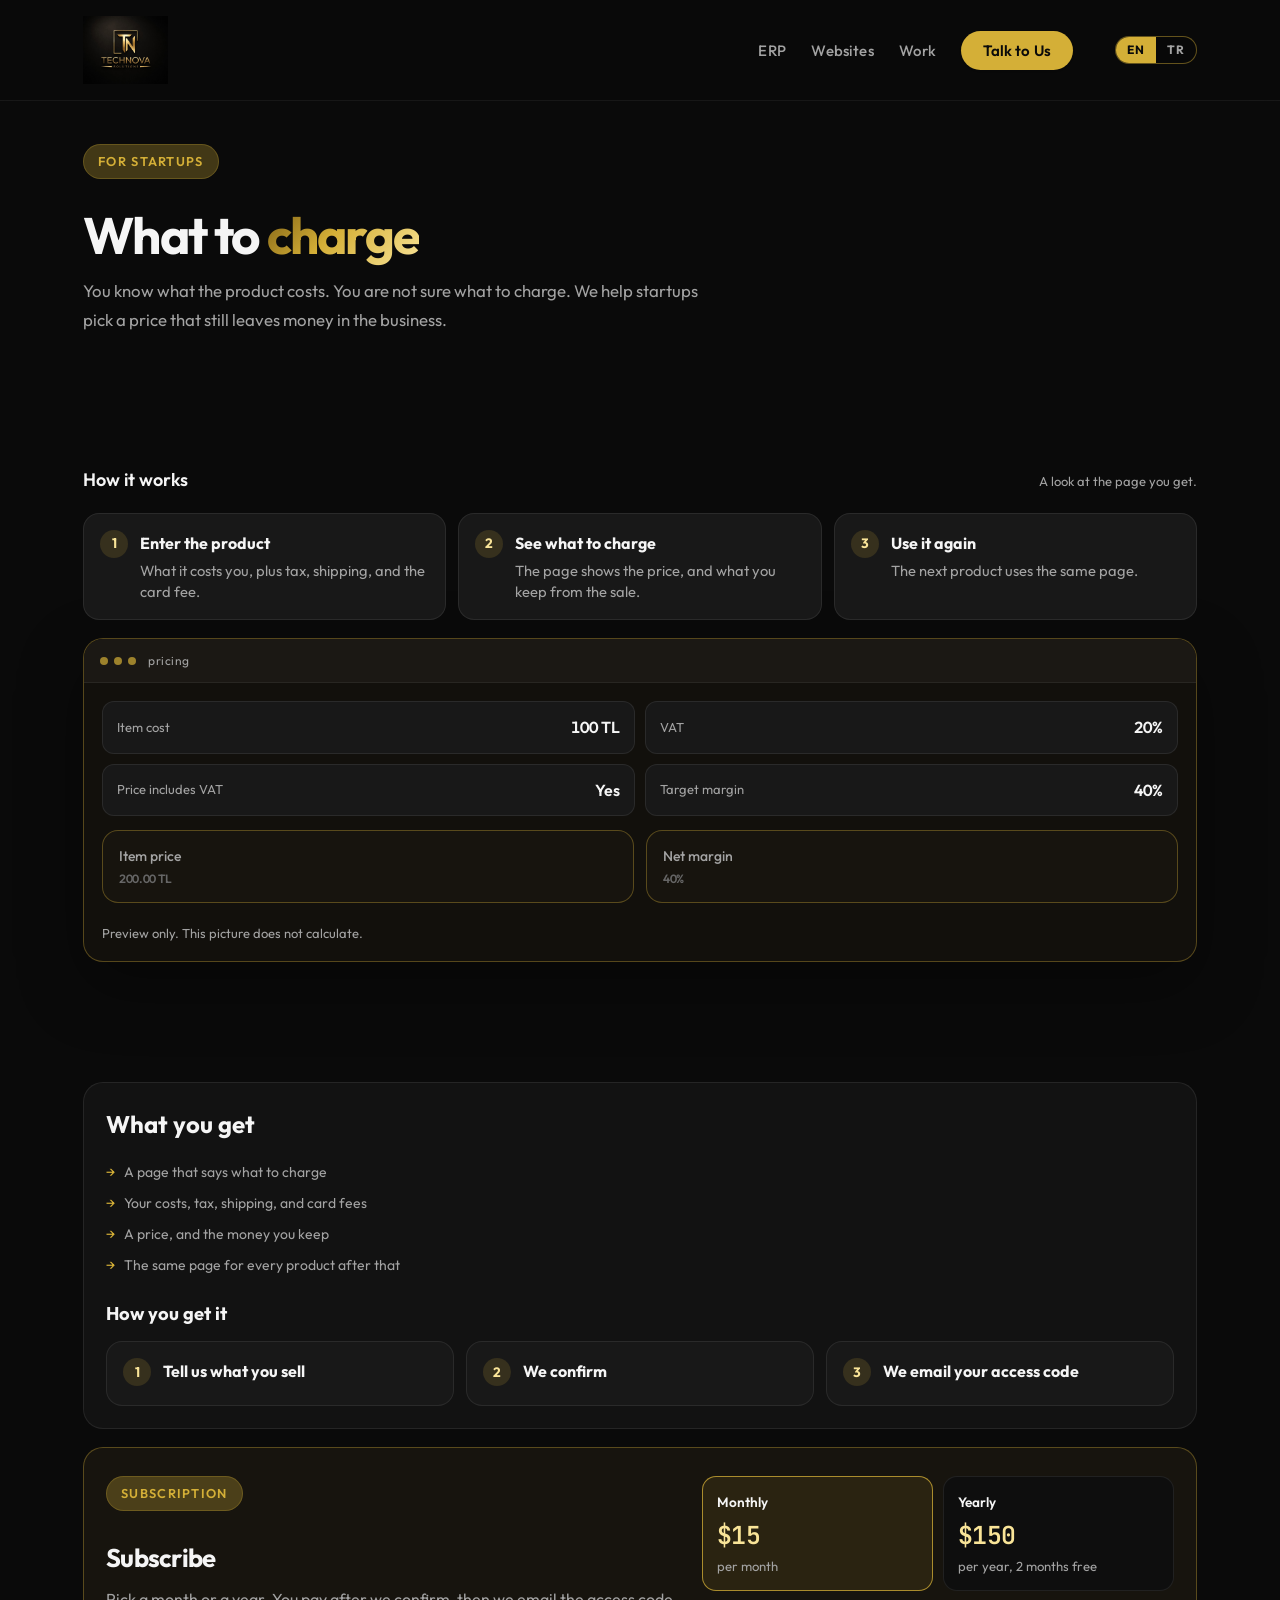
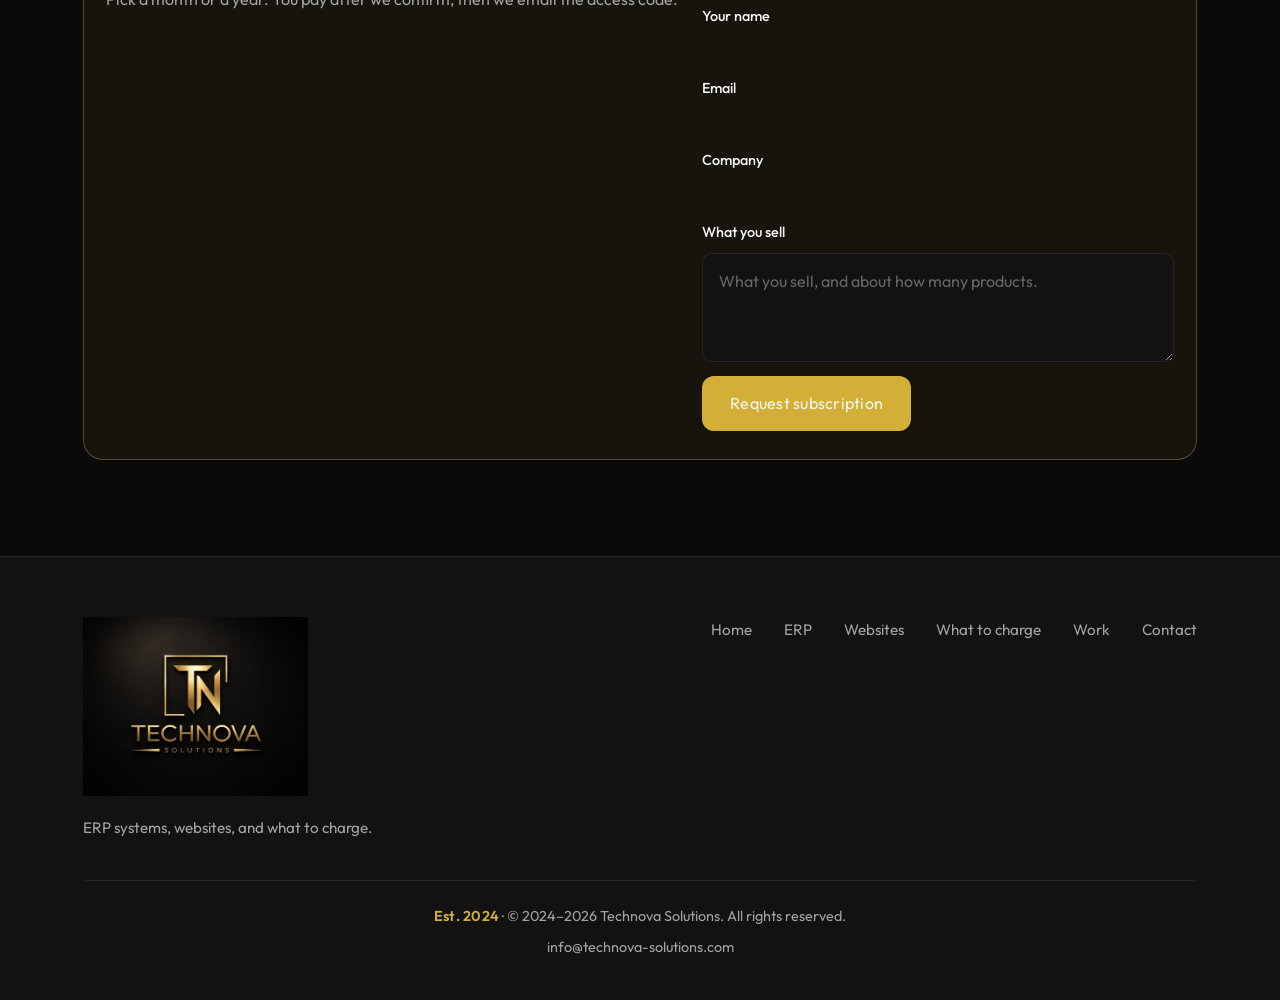
==== commit 34c3524f: "add example and subscription" ====
--- a/profit-calculator/index.html
+++ b/profit-calculator/index.html
@@ -3,20 +3,20 @@
 <head>
     <meta charset="UTF-8">
     <meta name="viewport" content="width=device-width, initial-scale=1.0">
-    <meta name="description" data-i18n="meta.priceDesc" content="Item pricing for startups that need help setting a price. Technova sets a selling price that still leaves a margin.">
+    <meta name="description" data-i18n="meta.priceDesc" content="For startups that are not sure what to charge. Technova helps you turn a product cost into a price you can still make money on.">
     <meta name="theme-color" content="#0a0a0a">
     <link rel="canonical" href="https://technovasolutions.com/profit-calculator/">
     <link rel="icon" href="../favicon.svg" type="image/svg+xml">
     <link rel="apple-touch-icon" href="../favicon.svg">
-    <title data-i18n="meta.priceTitle">Item Pricing | Technova Solutions</title>
+    <title data-i18n="meta.priceTitle">What to Charge | Technova Solutions</title>
     <meta property="og:type" content="website">
     <meta property="og:url" content="https://technovasolutions.com/profit-calculator/">
-    <meta property="og:title" content="Item Pricing | Technova Solutions">
-    <meta property="og:description" content="Item pricing for startups that need help setting a price. Technova sets a selling price that still leaves a margin.">
+    <meta property="og:title" content="What to Charge | Technova Solutions">
+    <meta property="og:description" content="For startups that are not sure what to charge. Technova helps you turn a product cost into a price you can still make money on.">
     <meta property="og:site_name" content="Technova Solutions">
     <meta name="twitter:card" content="summary">
-    <meta name="twitter:title" content="Item Pricing | Technova Solutions">
-    <meta name="twitter:description" content="Item pricing for startups that need help setting a price. Technova sets a selling price that still leaves a margin.">
+    <meta name="twitter:title" content="What to Charge | Technova Solutions">
+    <meta name="twitter:description" content="For startups that are not sure what to charge. Technova helps you turn a product cost into a price you can still make money on.">
     <link rel="preconnect" href="https://fonts.googleapis.com">
     <link rel="preconnect" href="https://fonts.gstatic.com" crossorigin>
     <link href="https://fonts.googleapis.com/css2?family=Outfit:wght@300;400;500;600;700;800&family=JetBrains+Mono:wght@400;500&display=swap" rel="stylesheet">
@@ -51,38 +51,38 @@
     <main id="main-content" class="calc-main">
         <div class="container calc-wrap">
             <header class="calc-intro">
-                <span class="section-tag" data-i18n="price.tag">Technova service</span>
-                <h1><span data-i18n="price.h1a">Item</span> <span class="gradient-text" data-i18n="price.h1b">Pricing</span></h1>
-                <p data-i18n="price.lead">For startups that need help pricing their items. We set a selling price that still leaves a margin after VAT, card fees, shipping, and tax.</p>
+                <span class="section-tag" data-i18n="price.tag">For startups</span>
+                <h1><span data-i18n="price.h1a">What to</span> <span class="gradient-text" data-i18n="price.h1b">charge</span></h1>
+                <p data-i18n="price.lead">You know what the product costs. You are not sure what to charge. We help startups pick a price that still leaves money in the business.</p>
             </header>
 
             <section class="walk" aria-labelledby="walk-title">
                 <div class="panel-head">
                     <div>
-                        <h2 id="walk-title" data-i18n="price.walk">How the pricing page works</h2>
-                    </div>
-                    <p data-i18n="price.walk.side">A preview of the page subscribers use.</p>
+                        <h2 id="walk-title" data-i18n="price.walk">How it works</h2>
+                    </div>
+                    <p data-i18n="price.walk.side">A look at the page you get.</p>
                 </div>
                 <ol class="walk-steps">
                     <li>
                         <span>1</span>
                         <div>
-                            <strong data-i18n="price.step1.t">Enter the item</strong>
-                            <p data-i18n="price.step1.d">Cost, VAT, card fee, shipping, tax, and the margin you want.</p>
+                            <strong data-i18n="price.step1.t">Enter the product</strong>
+                            <p data-i18n="price.step1.d">What it costs you, plus tax, shipping, and the card fee.</p>
                         </div>
                     </li>
                     <li>
                         <span>2</span>
                         <div>
-                            <strong data-i18n="price.step2.t">The page sets the price</strong>
-                            <p data-i18n="price.step2.d">You see the selling price and the net margin after those costs.</p>
+                            <strong data-i18n="price.step2.t">See what to charge</strong>
+                            <p data-i18n="price.step2.d">The page shows the price, and what you keep from the sale.</p>
                         </div>
                     </li>
                     <li>
                         <span>3</span>
                         <div>
-                            <strong data-i18n="price.step3.t">You keep the page</strong>
-                            <p data-i18n="price.step3.d">After you subscribe, this is the page you use for the next item too.</p>
+                            <strong data-i18n="price.step3.t">Use it again</strong>
+                            <p data-i18n="price.step3.d">The next product uses the same page.</p>
                         </div>
                     </li>
                 </ol>
@@ -116,24 +116,24 @@
             <section class="panel gets" aria-labelledby="gets-title">
                 <h2 id="gets-title" data-i18n="price.gets">What you get</h2>
                 <ul class="service-features">
-                    <li data-i18n="price.gets.1">The pricing page, opened for your subscription</li>
-                    <li data-i18n="price.gets.2">Your own costs, VAT, card fees, shipping, and tax</li>
-                    <li data-i18n="price.gets.3">A selling price and net margin for each item you enter</li>
-                    <li data-i18n="price.gets.4">The same page for every item after that</li>
+                    <li data-i18n="price.gets.1">A page that says what to charge</li>
+                    <li data-i18n="price.gets.2">Your costs, tax, shipping, and card fees</li>
+                    <li data-i18n="price.gets.3">A price, and the money you keep</li>
+                    <li data-i18n="price.gets.4">The same page for every product after that</li>
                 </ul>
-                <h3 data-i18n="price.how">How you get access</h3>
+                <h3 data-i18n="price.how">How you get it</h3>
                 <ol class="walk-steps walk-steps--line">
                     <li>
                         <span>1</span>
-                        <div><strong data-i18n="price.how.1">Contact us about the catalog</strong></div>
+                        <div><strong data-i18n="price.how.1">Tell us what you sell</strong></div>
                     </li>
                     <li>
                         <span>2</span>
-                        <div><strong data-i18n="price.how.2">We confirm the subscription</strong></div>
+                        <div><strong data-i18n="price.how.2">We confirm</strong></div>
                     </li>
                     <li>
                         <span>3</span>
-                        <div><strong data-i18n="price.how.3">We email you the access code</strong></div>
+                        <div><strong data-i18n="price.how.3">We email your access code</strong></div>
                     </li>
                 </ol>
             </section>
@@ -142,13 +142,27 @@
                 <div>
                     <span class="section-tag" data-i18n="price.sub.tag">Subscription</span>
                     <h2 id="subscribe-title" data-i18n="price.sub.title">Subscribe</h2>
-                    <p data-i18n="price.sub.p">Tell us what your startup sells. We confirm the subscription and email the access code for the pricing page.</p>
+                    <p data-i18n="price.sub.p">Pick a month or a year. You pay after we confirm, then we email the access code.</p>
                 </div>
                 <form id="subscribeForm" class="subscribe-form" novalidate>
                     <div class="contact-honeypot" aria-hidden="true">
                         <label for="subscribe-honey">Do not fill</label>
                         <input type="text" id="subscribe-honey" name="_honey" tabindex="-1" autocomplete="off">
                     </div>
+                    <div class="plan-picks" role="radiogroup" data-i18n-aria="price.sub.tag" aria-label="Subscription">
+                        <label class="plan">
+                            <input type="radio" name="plan" value="monthly" checked>
+                            <span class="plan-name" data-i18n="price.plan.month">Monthly</span>
+                            <span class="plan-price">$15</span>
+                            <span class="plan-note" data-i18n="price.plan.month.n">per month</span>
+                        </label>
+                        <label class="plan">
+                            <input type="radio" name="plan" value="yearly">
+                            <span class="plan-name" data-i18n="price.plan.year">Yearly</span>
+                            <span class="plan-price">$150</span>
+                            <span class="plan-note" data-i18n="price.plan.year.n">per year, 2 months free</span>
+                        </label>
+                    </div>
                     <div class="form-group">
                         <label for="subscribe-name" data-i18n="price.sub.name">Your name</label>
                         <input id="subscribe-name" name="name" type="text" required autocomplete="name">
@@ -163,7 +177,7 @@
                     </div>
                     <div class="form-group">
                         <label for="subscribe-catalog" data-i18n="price.sub.catalog">What you sell</label>
-                        <textarea id="subscribe-catalog" name="catalog" rows="3" required data-i18n-placeholder="price.sub.catalog.ph" placeholder="Products, roughly how many items, and the margin you want to hold."></textarea>
+                        <textarea id="subscribe-catalog" name="catalog" rows="3" required data-i18n-placeholder="price.sub.catalog.ph" placeholder="What you sell, and about how many products."></textarea>
                     </div>
                     <button type="submit" class="btn btn-primary">
                         <span data-i18n="price.sub.send">Request subscription</span>
@@ -180,13 +194,13 @@
                     <a href="../index.html" class="logo logo--footer" data-i18n-aria="a11y.home" aria-label="Technova Solutions — home">
                         <img src="../logo.png" alt="" class="logo-img logo-img--footer" width="520" height="200" decoding="async">
                     </a>
-                    <p data-i18n="footer.blurb">ERP systems, websites, and item pricing.</p>
+                    <p data-i18n="footer.blurb">ERP systems, websites, and what to charge.</p>
                 </div>
                 <div class="footer-links">
                     <a href="../index.html" data-i18n="nav.home">Home</a>
                     <a href="../manufacturing-erp.html" data-i18n="nav.erp">ERP</a>
                     <a href="../index.html#websites" data-i18n="nav.websites">Websites</a>
-                    <a href="index.html" aria-current="page" data-i18n="nav.pricing">Item pricing</a>
+                    <a href="index.html" aria-current="page" data-i18n="nav.pricing">What to charge</a>
                     <a href="../index.html#work" data-i18n="nav.work">Work</a>
                     <a href="../index.html#contact" data-i18n="nav.contact">Contact</a>
                 </div>
--- a/styles.css
+++ b/styles.css
@@ -1131,6 +1131,12 @@
     align-self: flex-start;
 }
 
+.service-price {
+    margin-top: 14px;
+    color: var(--color-primary-light);
+    font-weight: 600;
+}
+
 .service-card:hover {
     border-color: rgba(212, 175, 55, 0.35);
     transform: translateY(-2px);
@@ -1253,7 +1259,7 @@
 
 .portfolio-grid {
     display: grid;
-    grid-template-columns: repeat(3, minmax(0, 1fr));
+    grid-template-columns: repeat(2, minmax(0, 1fr));
     gap: clamp(28px, 4vw, 40px);
 }
 
--- a/profit-calculator/styles.css
+++ b/profit-calculator/styles.css
@@ -85,7 +85,7 @@
 
 .service-ask {
   display: flex;
-  align-items: center;
+  align-items: flex-start;
   justify-content: space-between;
   gap: 24px;
   flex-wrap: wrap;
@@ -118,6 +118,64 @@
 
 .subscribe-form .btn {
   align-self: flex-start;
+}
+
+.plan-picks {
+  display: grid;
+  grid-template-columns: 1fr 1fr;
+  gap: 10px;
+}
+
+.plan {
+  position: relative;
+  display: grid;
+  gap: 2px;
+  padding: 14px;
+  border-radius: 14px;
+  border: 1px solid var(--color-border);
+  background: #0e0e0e;
+  cursor: pointer;
+}
+
+.plan:has(input:checked) {
+  border-color: rgba(212, 175, 55, 0.75);
+  background: rgba(212, 175, 55, 0.1);
+}
+
+.plan:has(input:focus-visible) {
+  outline: 2px solid var(--color-primary);
+  outline-offset: 2px;
+}
+
+.plan input {
+  position: absolute;
+  width: 1px;
+  height: 1px;
+  padding: 0;
+  margin: -1px;
+  overflow: hidden;
+  clip: rect(0, 0, 0, 0);
+  white-space: nowrap;
+  border: 0;
+}
+
+.plan-name {
+  font-size: 0.85rem;
+  font-weight: 600;
+}
+
+.plan-price {
+  font-family: "JetBrains Mono", ui-monospace, monospace;
+  font-size: 1.55rem;
+  font-weight: 600;
+  letter-spacing: -0.03em;
+  color: var(--color-primary-light);
+}
+
+.plan-note {
+  color: var(--color-text-muted);
+  font-size: 0.82rem;
+  line-height: 1.35;
 }
 
 .access-gate {
@@ -798,6 +856,7 @@
 }
 
 @media (max-width: 640px) {
+  .plan-picks,
   .cost-grid {
     grid-template-columns: 1fr;
   }
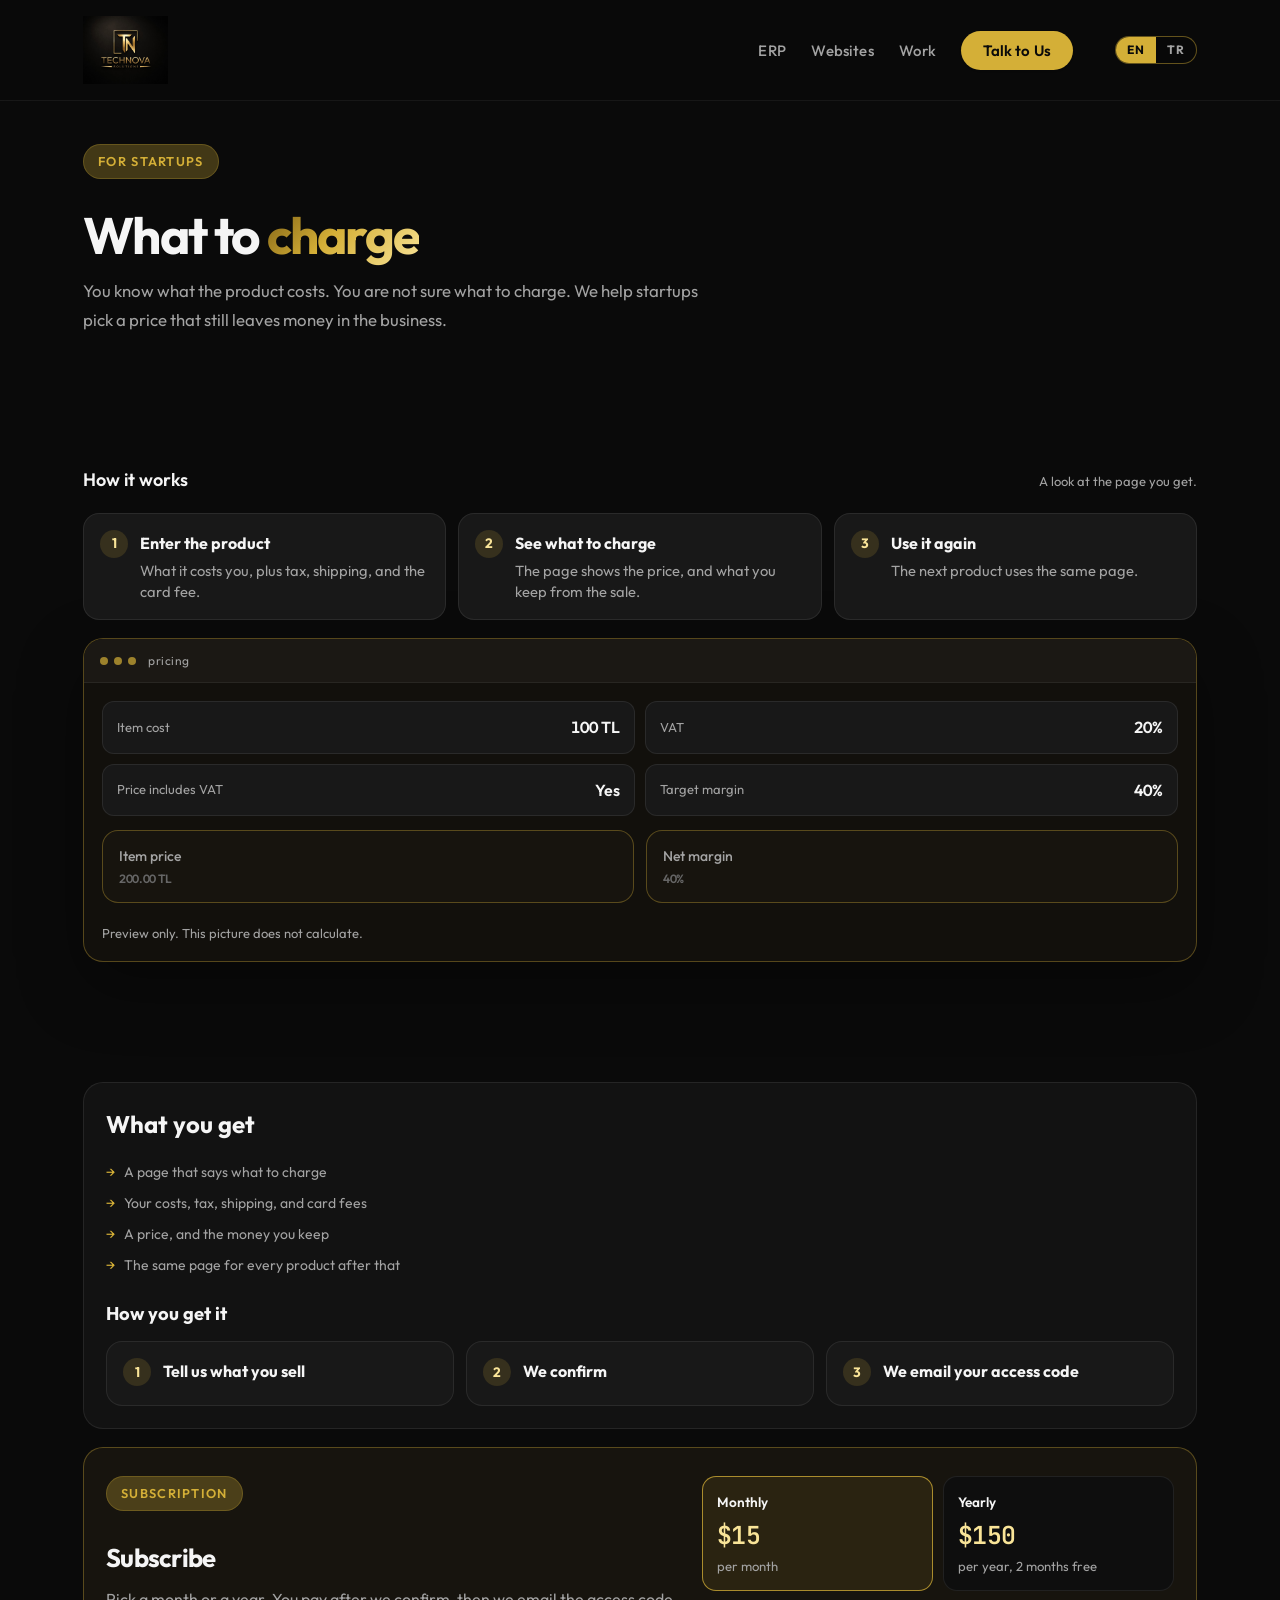
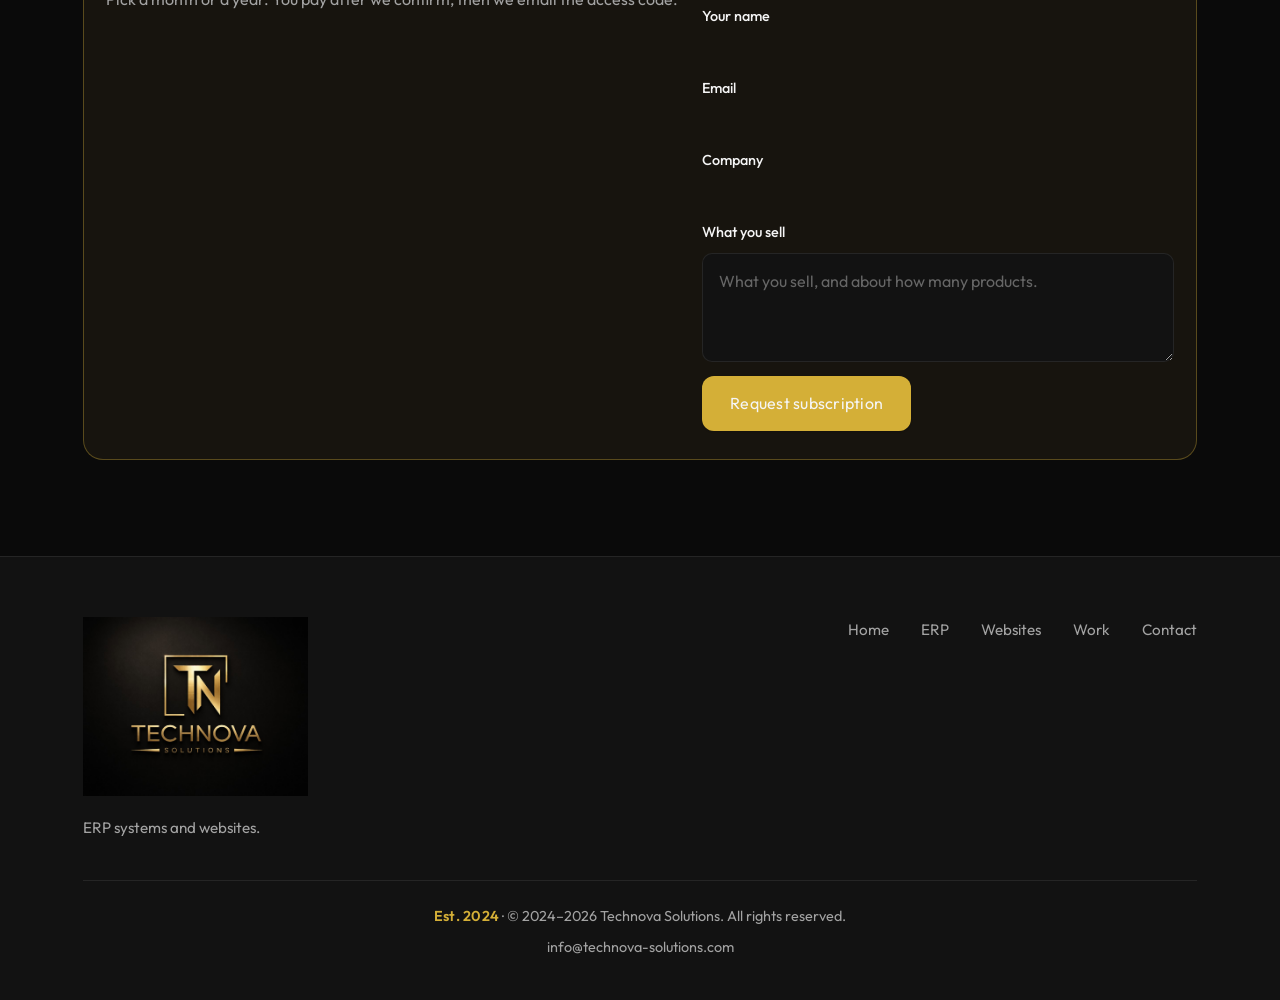
==== commit 146267da: "fix UI add expiry" ====
--- a/profit-calculator/index.html
+++ b/profit-calculator/index.html
@@ -194,13 +194,12 @@
                     <a href="../index.html" class="logo logo--footer" data-i18n-aria="a11y.home" aria-label="Technova Solutions — home">
                         <img src="../logo.png" alt="" class="logo-img logo-img--footer" width="520" height="200" decoding="async">
                     </a>
-                    <p data-i18n="footer.blurb">ERP systems, websites, and what to charge.</p>
+                    <p data-i18n="footer.blurb">ERP systems and websites.</p>
                 </div>
                 <div class="footer-links">
                     <a href="../index.html" data-i18n="nav.home">Home</a>
                     <a href="../manufacturing-erp.html" data-i18n="nav.erp">ERP</a>
                     <a href="../index.html#websites" data-i18n="nav.websites">Websites</a>
-                    <a href="index.html" aria-current="page" data-i18n="nav.pricing">What to charge</a>
                     <a href="../index.html#work" data-i18n="nav.work">Work</a>
                     <a href="../index.html#contact" data-i18n="nav.contact">Contact</a>
                 </div>
--- a/styles.css
+++ b/styles.css
@@ -1143,6 +1143,36 @@
     box-shadow: 0 20px 48px rgba(0, 0, 0, 0.35);
 }
 
+.service-extra {
+    display: flex;
+    align-items: center;
+    justify-content: space-between;
+    gap: 24px 40px;
+    margin-top: 24px;
+    padding: 22px 28px;
+    background: var(--color-bg-card);
+    border: 1px solid var(--color-border);
+    border-radius: var(--radius-lg);
+}
+
+.service-extra h3 {
+    margin: 8px 0 8px;
+    font-size: 1.25rem;
+}
+
+.service-extra p {
+    max-width: 40rem;
+    color: var(--color-text-muted);
+}
+
+.service-extra .service-price {
+    margin-top: 10px;
+}
+
+.service-extra .btn {
+    flex-shrink: 0;
+}
+
 .service-icon {
     font-size: 2.5rem;
     margin-bottom: 20px;
@@ -1323,6 +1353,12 @@
 .portfolio-link:hover {
     color: var(--color-primary-light);
     text-decoration: underline;
+}
+
+.portfolio-note {
+    margin-top: 6px;
+    color: var(--color-text-muted);
+    font-size: 0.95rem;
 }
 
 .app-shell {
@@ -2423,6 +2459,11 @@
         grid-template-columns: 1fr;
         max-width: 560px;
         margin: 0 auto;
+    }
+
+    .service-extra {
+        flex-direction: column;
+        align-items: flex-start;
     }
 
     .portfolio-body {
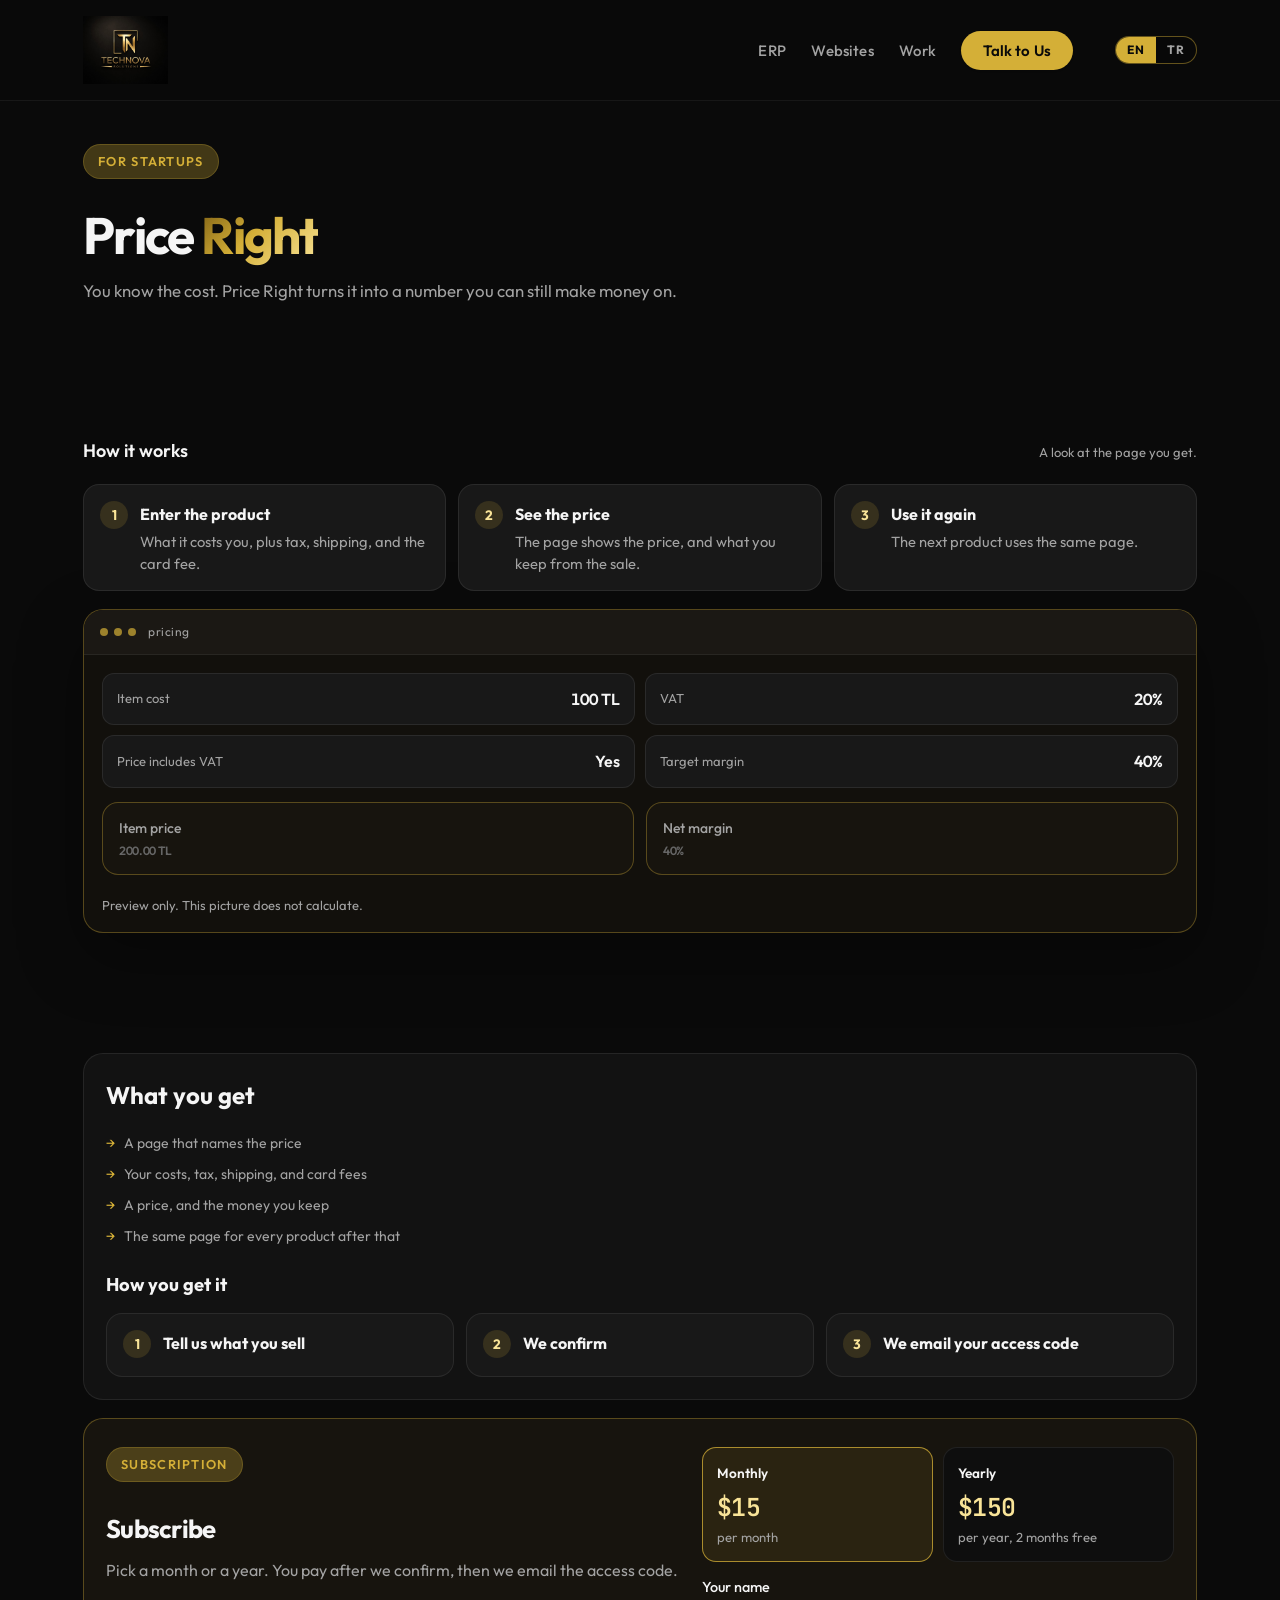
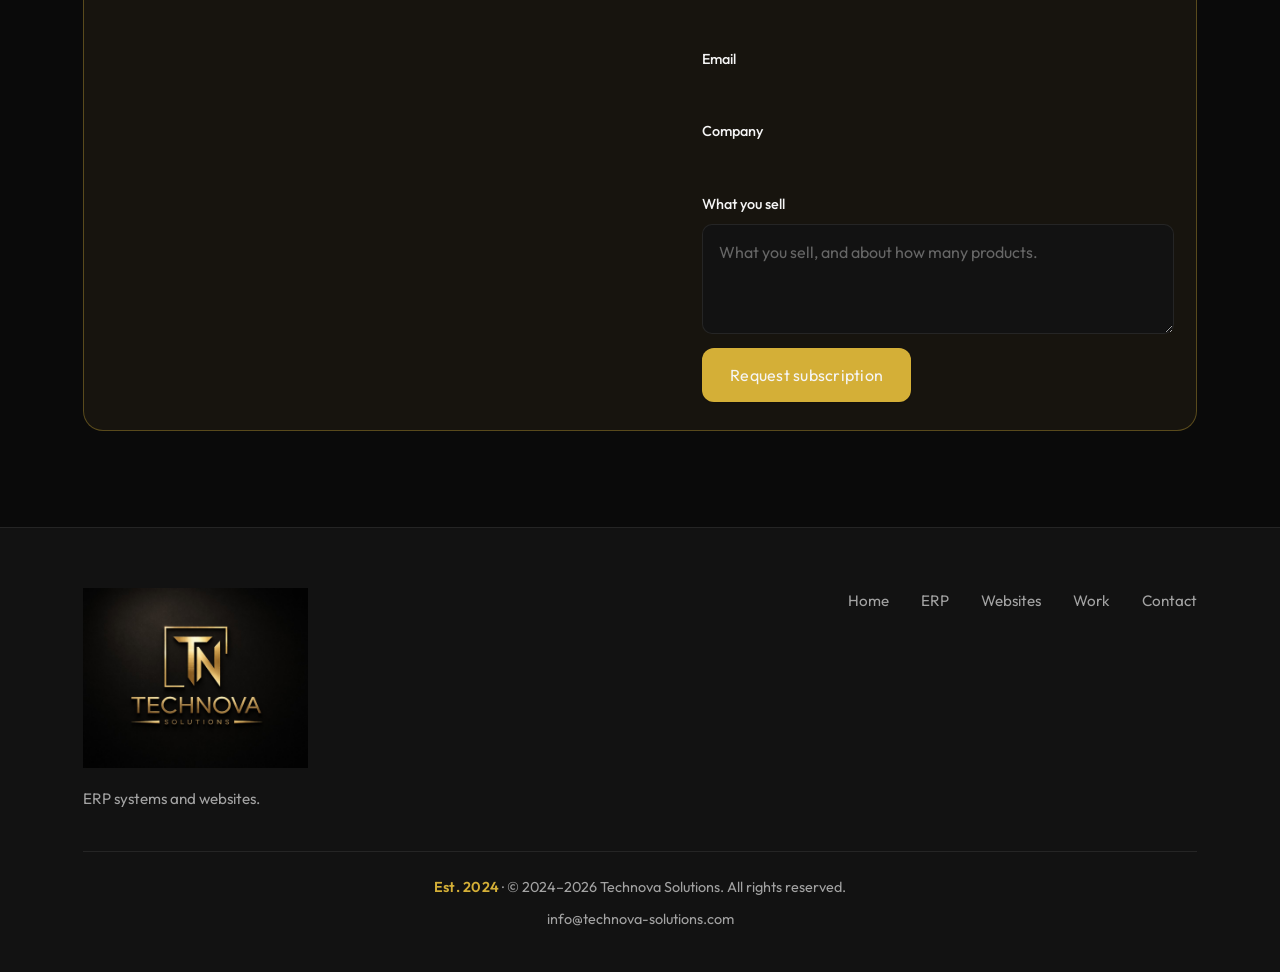
==== commit 74625726: "categorizing" ====
--- a/profit-calculator/index.html
+++ b/profit-calculator/index.html
@@ -3,20 +3,20 @@
 <head>
     <meta charset="UTF-8">
     <meta name="viewport" content="width=device-width, initial-scale=1.0">
-    <meta name="description" data-i18n="meta.priceDesc" content="For startups that are not sure what to charge. Technova helps you turn a product cost into a price you can still make money on.">
+    <meta name="description" data-i18n="meta.priceDesc" content="Price Right for startups. Technova turns a product cost into a price you can still make money on.">
     <meta name="theme-color" content="#0a0a0a">
     <link rel="canonical" href="https://technovasolutions.com/profit-calculator/">
     <link rel="icon" href="../favicon.svg" type="image/svg+xml">
     <link rel="apple-touch-icon" href="../favicon.svg">
-    <title data-i18n="meta.priceTitle">What to Charge | Technova Solutions</title>
+    <title data-i18n="meta.priceTitle">Price Right | Technova Solutions</title>
     <meta property="og:type" content="website">
     <meta property="og:url" content="https://technovasolutions.com/profit-calculator/">
-    <meta property="og:title" content="What to Charge | Technova Solutions">
-    <meta property="og:description" content="For startups that are not sure what to charge. Technova helps you turn a product cost into a price you can still make money on.">
+    <meta property="og:title" content="Price Right | Technova Solutions">
+    <meta property="og:description" content="Price Right for startups. Technova turns a product cost into a price you can still make money on.">
     <meta property="og:site_name" content="Technova Solutions">
     <meta name="twitter:card" content="summary">
-    <meta name="twitter:title" content="What to Charge | Technova Solutions">
-    <meta name="twitter:description" content="For startups that are not sure what to charge. Technova helps you turn a product cost into a price you can still make money on.">
+    <meta name="twitter:title" content="Price Right | Technova Solutions">
+    <meta name="twitter:description" content="Price Right for startups. Technova turns a product cost into a price you can still make money on.">
     <link rel="preconnect" href="https://fonts.googleapis.com">
     <link rel="preconnect" href="https://fonts.gstatic.com" crossorigin>
     <link href="https://fonts.googleapis.com/css2?family=Outfit:wght@300;400;500;600;700;800&family=JetBrains+Mono:wght@400;500&display=swap" rel="stylesheet">
@@ -52,8 +52,8 @@
         <div class="container calc-wrap">
             <header class="calc-intro">
                 <span class="section-tag" data-i18n="price.tag">For startups</span>
-                <h1><span data-i18n="price.h1a">What to</span> <span class="gradient-text" data-i18n="price.h1b">charge</span></h1>
-                <p data-i18n="price.lead">You know what the product costs. You are not sure what to charge. We help startups pick a price that still leaves money in the business.</p>
+                <h1><span data-i18n="price.h1a">Price</span> <span class="gradient-text" data-i18n="price.h1b">Right</span></h1>
+                <p data-i18n="price.lead">You know the cost. Price Right turns it into a number you can still make money on.</p>
             </header>
 
             <section class="walk" aria-labelledby="walk-title">
@@ -74,7 +74,7 @@
                     <li>
                         <span>2</span>
                         <div>
-                            <strong data-i18n="price.step2.t">See what to charge</strong>
+                            <strong data-i18n="price.step2.t">See the price</strong>
                             <p data-i18n="price.step2.d">The page shows the price, and what you keep from the sale.</p>
                         </div>
                     </li>
@@ -116,7 +116,7 @@
             <section class="panel gets" aria-labelledby="gets-title">
                 <h2 id="gets-title" data-i18n="price.gets">What you get</h2>
                 <ul class="service-features">
-                    <li data-i18n="price.gets.1">A page that says what to charge</li>
+                    <li data-i18n="price.gets.1">A page that names the price</li>
                     <li data-i18n="price.gets.2">Your costs, tax, shipping, and card fees</li>
                     <li data-i18n="price.gets.3">A price, and the money you keep</li>
                     <li data-i18n="price.gets.4">The same page for every product after that</li>
--- a/styles.css
+++ b/styles.css
@@ -512,12 +512,9 @@
    HERO SECTION
    ======================================== */
 .hero {
-    min-height: auto;
-    display: grid;
-    grid-template-columns: minmax(0, 1fr) minmax(0, 1fr);
-    align-items: center;
-    gap: clamp(40px, 5vw, 96px);
-    padding: clamp(150px, 18vh, 200px) var(--container-pad-x) clamp(64px, 8vw, 100px);
+    min-height: 0;
+    display: block;
+    padding: 108px var(--container-pad-x) 0;
     max-width: var(--container-max);
     margin: 0 auto;
     position: relative;
@@ -1105,6 +1102,11 @@
    ======================================== */
 .services {
     background: var(--color-bg);
+    padding-top: 36px;
+}
+
+.services .section-header {
+    margin-bottom: 28px;
 }
 
 .services-grid {
@@ -2277,10 +2279,8 @@
     }
     
     .hero {
-        grid-template-columns: 1fr;
         text-align: center;
-        padding-top: clamp(135px, 17vh, 175px);
-        gap: clamp(32px, 6vw, 48px);
+        padding-top: 96px;
     }
 
     .hero-visual {
@@ -2440,7 +2440,7 @@
     }
 
     .hero {
-        grid-template-columns: minmax(0, 1.08fr) minmax(0, 0.92fr);
+        padding-top: 112px;
     }
 }
 
@@ -2455,15 +2455,70 @@
 }
 
 @media (max-width: 768px) {
+    .hero {
+        padding-top: 76px;
+    }
+
+    .hero-badge {
+        margin-bottom: 12px;
+    }
+
+    .hero-title {
+        font-size: 2.15rem;
+        margin-bottom: 0.55rem;
+    }
+
+    .hero-subtitle {
+        font-size: 1rem;
+        line-height: 1.45;
+    }
+
+    .services {
+        padding-top: 12px;
+    }
+
+    .services .section-tag {
+        margin-bottom: 8px;
+    }
+
+    .services .section-title {
+        margin-bottom: 6px;
+        font-size: 1.65rem;
+    }
+
+    .services-grid {
+        gap: 12px;
+    }
+
     .portfolio-grid {
         grid-template-columns: 1fr;
         max-width: 560px;
         margin: 0 auto;
     }
 
-    .service-extra {
-        flex-direction: column;
-        align-items: flex-start;
+    .service-features {
+        display: none;
+    }
+
+    .service-card {
+        padding: 14px 16px 12px;
+    }
+
+    .service-card > p {
+        margin-bottom: 8px;
+        display: -webkit-box;
+        -webkit-line-clamp: 2;
+        -webkit-box-orient: vertical;
+        overflow: hidden;
+    }
+
+    .service-card .btn {
+        padding: 10px 14px;
+        font-size: 0.9rem;
+    }
+
+    .services .section-header {
+        margin-bottom: 16px;
     }
 
     .portfolio-body {
